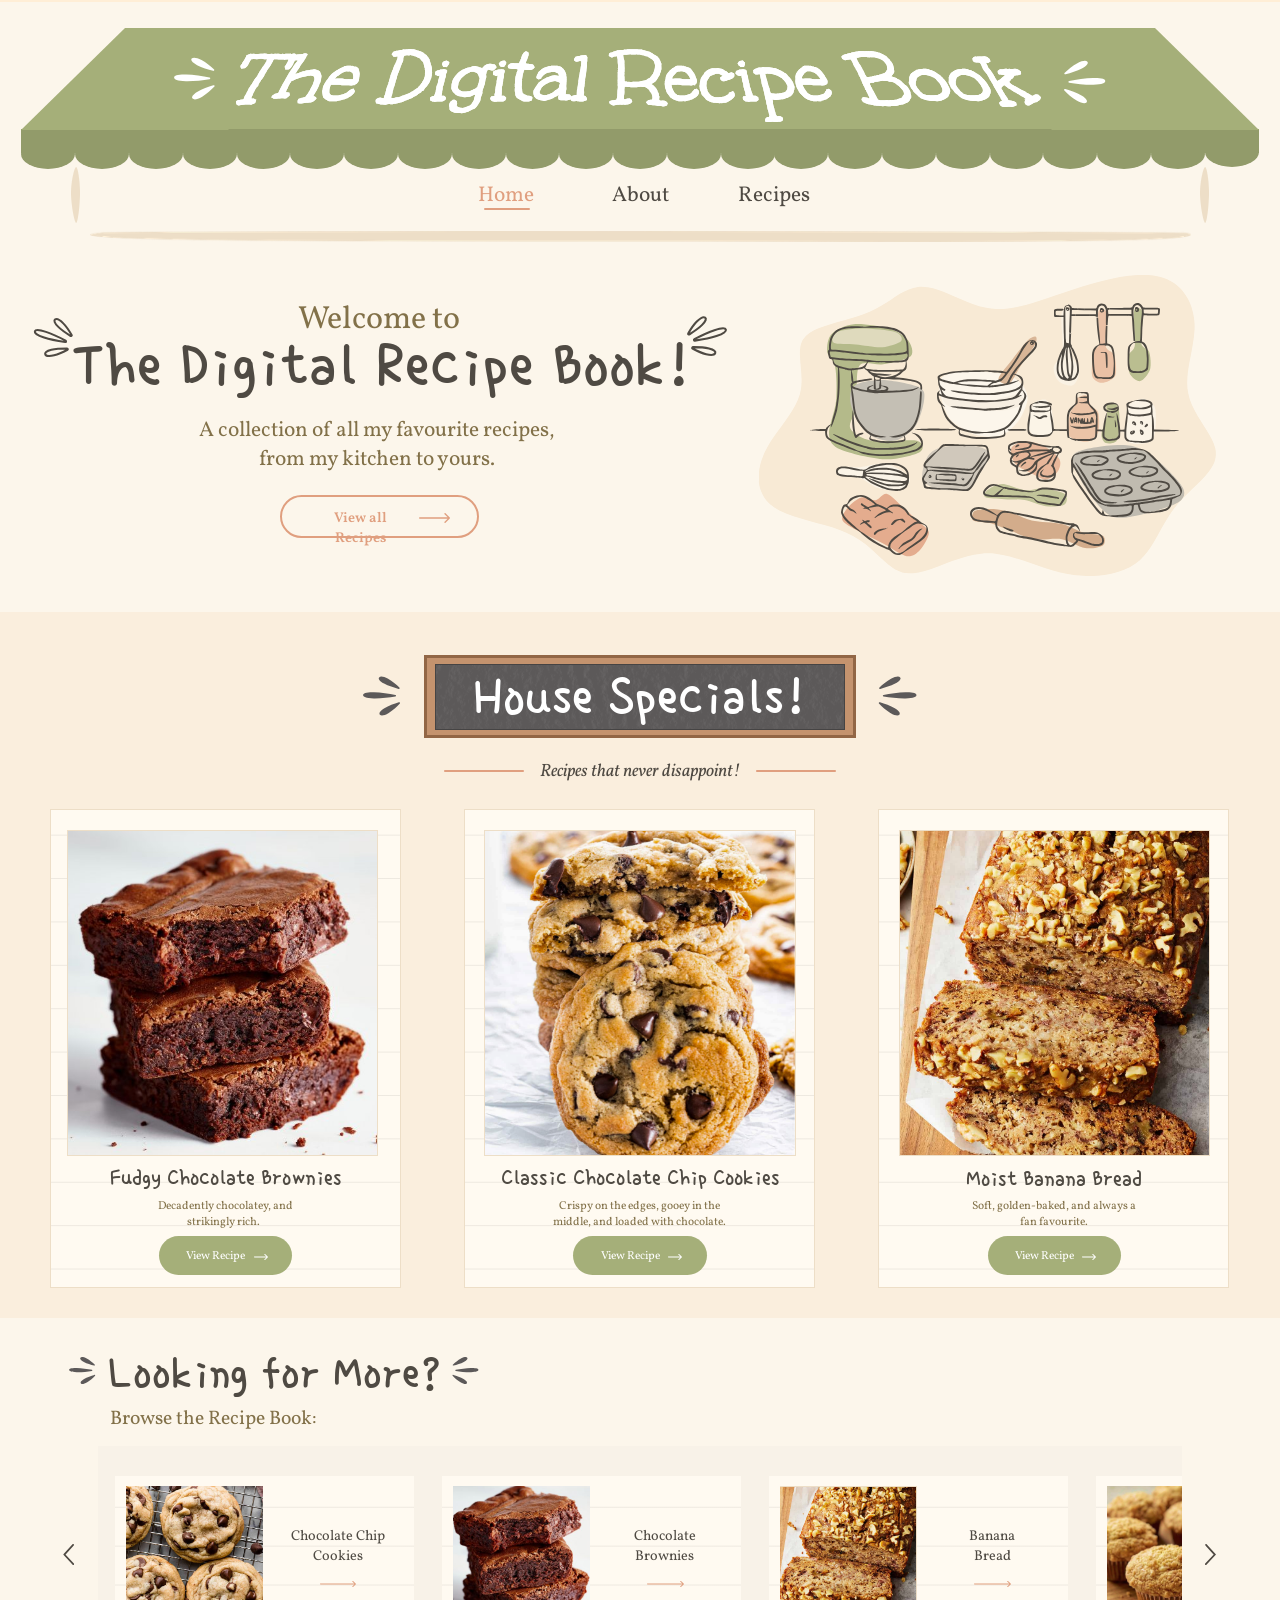
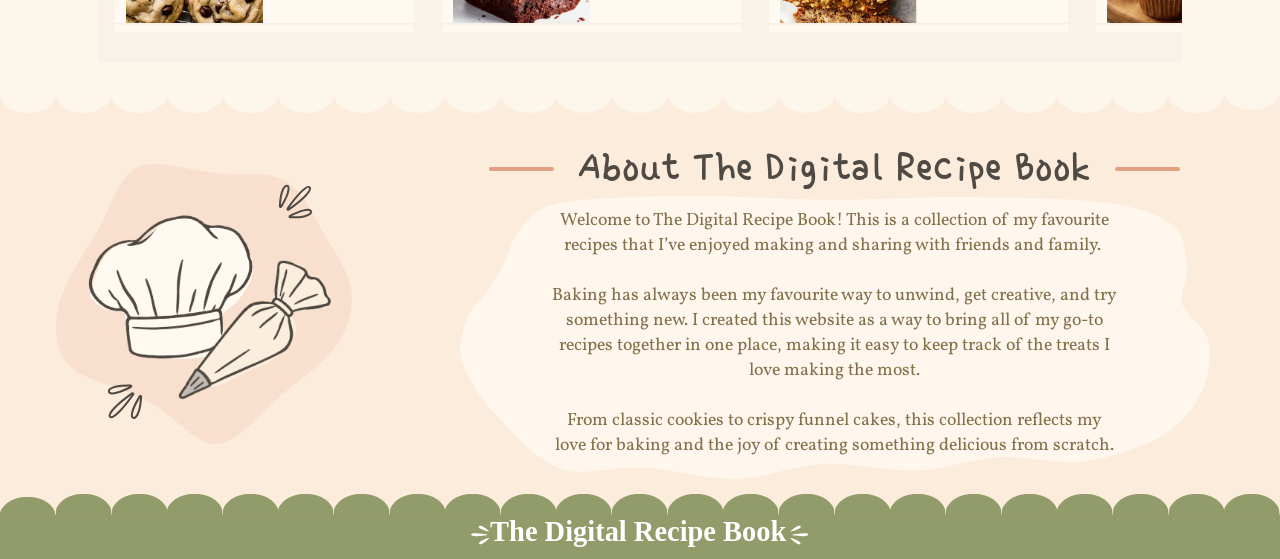
==== digital-recipe-book/index.html @ 1c71f66a "Wire Looking for More triangle pointers to scroll the strip Hotspots were misaligned above the trian" ====
<!DOCTYPE html>
<html lang="en">
<head>
  <meta charset="UTF-8" />
  <meta name="viewport" content="width=device-width, initial-scale=1" />
  <title>Home | The Digital Recipe Book</title>
  <link rel="stylesheet" href="css/figma-frame.css" />
</head>
<body data-active="home">
  <div class="viewport">
    <div class="frame-scale" data-frame-scale>
      <div class="frame" data-figma-frame style="height:2429px;min-height:2429px">
<div class="fig" data-node-id="69:996" data-name="Home Page" style="background:#ffeed6;position:relative;width:100%;height:100%;">
      <div class="fig" data-node-id="78:1316" data-name="About Me Section" style="position:absolute;background:#fcecdc;height:557px;left:0px;right:0px;top:1872px;">
        <div class="fig" data-node-id="285:916" data-name="Footer" style="position:absolute;display:contents;left:0px;top:484px;">
          <div class="fig" data-node-id="276:116" data-name="Scallops Bottom" style="position:absolute;display:contents;left:0px;top:484px;">
            <div class="fig" data-node-id="276:117" style="position:absolute;display:flex;height:43.658px;align-items:center;justify-content:center;left:1189.53px;top:484px;width:62.608px;">
              <div class="fig" style="flex:none;transform:rotate(180deg);">
                <div class="fig" style="height:43.658px;position:relative;width:62.608px;">
                  <img alt="" class="fig" src="assets/figma/5dfb7783-bd2e-41be-8df7-9ea17e9416bf.svg"  style="position:absolute;display:block;top:0;right:0;bottom:0;left:0;max-width:none;width:100%;height:100%;">
                </div>
              </div>
            </div>
            <div class="fig" data-node-id="276:118" style="position:absolute;display:flex;height:43.658px;align-items:center;justify-content:center;left:939.09px;top:484px;width:62.608px;">
              <div class="fig" style="flex:none;transform:rotate(180deg);">
                <div class="fig" style="height:43.658px;position:relative;width:62.608px;">
                  <img alt="" class="fig" src="assets/figma/5dfb7783-bd2e-41be-8df7-9ea17e9416bf.svg"  style="position:absolute;display:block;top:0;right:0;bottom:0;left:0;max-width:none;width:100%;height:100%;">
                </div>
              </div>
            </div>
            <div class="fig" data-node-id="276:119" style="position:absolute;display:flex;height:43.658px;align-items:center;justify-content:center;left:1126.95px;top:484px;width:62.608px;">
              <div class="fig" style="flex:none;transform:rotate(180deg);">
                <div class="fig" style="height:43.658px;position:relative;width:62.608px;">
                  <img alt="" class="fig" src="assets/figma/5dfb7783-bd2e-41be-8df7-9ea17e9416bf.svg"  style="position:absolute;display:block;top:0;right:0;bottom:0;left:0;max-width:none;width:100%;height:100%;">
                </div>
              </div>
            </div>
            <div class="fig" data-node-id="276:120" style="position:absolute;display:flex;height:43.658px;align-items:center;justify-content:center;left:1064.36px;top:484px;width:62.608px;">
              <div class="fig" style="flex:none;transform:rotate(180deg);">
                <div class="fig" style="height:43.658px;position:relative;width:62.608px;">
                  <img alt="" class="fig" src="assets/figma/5dfb7783-bd2e-41be-8df7-9ea17e9416bf.svg"  style="position:absolute;display:block;top:0;right:0;bottom:0;left:0;max-width:none;width:100%;height:100%;">
                </div>
              </div>
            </div>
            <div class="fig" data-node-id="276:121" style="position:absolute;display:flex;height:43.658px;align-items:center;justify-content:center;left:1377.39px;top:484px;width:62.608px;">
              <div class="fig" style="flex:none;transform:rotate(180deg);">
                <div class="fig" style="height:43.658px;position:relative;width:62.608px;">
                  <img alt="" class="fig" src="assets/figma/5dfb7783-bd2e-41be-8df7-9ea17e9416bf.svg"  style="position:absolute;display:block;top:0;right:0;bottom:0;left:0;max-width:none;width:100%;height:100%;">
                </div>
              </div>
            </div>
            <div class="fig" data-node-id="276:122" style="position:absolute;display:flex;height:43.658px;align-items:center;justify-content:center;left:876.5px;top:484px;width:62.608px;">
              <div class="fig" style="flex:none;transform:rotate(180deg);">
                <div class="fig" style="height:43.658px;position:relative;width:62.608px;">
                  <img alt="" class="fig" src="assets/figma/5dfb7783-bd2e-41be-8df7-9ea17e9416bf.svg"  style="position:absolute;display:block;top:0;right:0;bottom:0;left:0;max-width:none;width:100%;height:100%;">
                </div>
              </div>
            </div>
            <div class="fig" data-node-id="276:123" style="position:absolute;display:flex;height:43.658px;align-items:center;justify-content:center;left:813.92px;top:484px;width:62.608px;">
              <div class="fig" style="flex:none;transform:rotate(180deg);">
                <div class="fig" style="height:43.658px;position:relative;width:62.608px;">
                  <img alt="" class="fig" src="assets/figma/5dfb7783-bd2e-41be-8df7-9ea17e9416bf.svg"  style="position:absolute;display:block;top:0;right:0;bottom:0;left:0;max-width:none;width:100%;height:100%;">
                </div>
              </div>
            </div>
            <div class="fig" data-node-id="276:124" style="position:absolute;display:flex;height:43.658px;align-items:center;justify-content:center;left:751.33px;top:484px;width:62.608px;">
              <div class="fig" style="flex:none;transform:rotate(180deg);">
                <div class="fig" style="height:43.658px;position:relative;width:62.608px;">
                  <img alt="" class="fig" src="assets/figma/4acd6ecc-4d76-47bf-873a-9014cb61b0fc.svg"  style="position:absolute;display:block;top:0;right:0;bottom:0;left:0;max-width:none;width:100%;height:100%;">
                </div>
              </div>
            </div>
            <div class="fig" data-node-id="276:125" style="position:absolute;display:flex;height:43.658px;align-items:center;justify-content:center;left:626.06px;top:484px;width:62.608px;">
              <div class="fig" style="flex:none;transform:rotate(180deg);">
                <div class="fig" style="height:43.658px;position:relative;width:62.608px;">
                  <img alt="" class="fig" src="assets/figma/4acd6ecc-4d76-47bf-873a-9014cb61b0fc.svg"  style="position:absolute;display:block;top:0;right:0;bottom:0;left:0;max-width:none;width:100%;height:100%;">
                </div>
              </div>
            </div>
            <div class="fig" data-node-id="276:126" style="position:absolute;display:flex;height:43.658px;align-items:center;justify-content:center;left:500.89px;top:484px;width:62.608px;">
              <div class="fig" style="flex:none;transform:rotate(180deg);">
                <div class="fig" style="height:43.658px;position:relative;width:62.608px;">
                  <img alt="" class="fig" src="assets/figma/4acd6ecc-4d76-47bf-873a-9014cb61b0fc.svg"  style="position:absolute;display:block;top:0;right:0;bottom:0;left:0;max-width:none;width:100%;height:100%;">
                </div>
              </div>
            </div>
            <div class="fig" data-node-id="276:127" style="position:absolute;display:flex;height:43.658px;align-items:center;justify-content:center;left:688.75px;top:484px;width:62.608px;">
              <div class="fig" style="flex:none;transform:rotate(180deg);">
                <div class="fig" style="height:43.658px;position:relative;width:62.608px;">
                  <img alt="" class="fig" src="assets/figma/4acd6ecc-4d76-47bf-873a-9014cb61b0fc.svg"  style="position:absolute;display:block;top:0;right:0;bottom:0;left:0;max-width:none;width:100%;height:100%;">
                </div>
              </div>
            </div>
            <div class="fig" data-node-id="276:128" style="position:absolute;display:flex;height:43.658px;align-items:center;justify-content:center;left:563.47px;top:484px;width:62.608px;">
              <div class="fig" style="flex:none;transform:rotate(180deg);">
                <div class="fig" style="height:43.658px;position:relative;width:62.608px;">
                  <img alt="" class="fig" src="assets/figma/4acd6ecc-4d76-47bf-873a-9014cb61b0fc.svg"  style="position:absolute;display:block;top:0;right:0;bottom:0;left:0;max-width:none;width:100%;height:100%;">
                </div>
              </div>
            </div>
            <div class="fig" data-node-id="276:129" style="position:absolute;display:flex;height:43.658px;align-items:center;justify-content:center;left:313.03px;top:484px;width:62.608px;">
              <div class="fig" style="flex:none;transform:rotate(180deg);">
                <div class="fig" style="height:43.658px;position:relative;width:62.608px;">
                  <img alt="" class="fig" src="assets/figma/4acd6ecc-4d76-47bf-873a-9014cb61b0fc.svg"  style="position:absolute;display:block;top:0;right:0;bottom:0;left:0;max-width:none;width:100%;height:100%;">
                </div>
              </div>
            </div>
            <div class="fig" data-node-id="276:130" style="position:absolute;display:flex;height:43.658px;align-items:center;justify-content:center;left:438.3px;top:484px;width:62.608px;">
              <div class="fig" style="flex:none;transform:rotate(180deg);">
                <div class="fig" style="height:43.658px;position:relative;width:62.608px;">
                  <img alt="" class="fig" src="assets/figma/4acd6ecc-4d76-47bf-873a-9014cb61b0fc.svg"  style="position:absolute;display:block;top:0;right:0;bottom:0;left:0;max-width:none;width:100%;height:100%;">
                </div>
              </div>
            </div>
            <div class="fig" data-node-id="276:131" style="position:absolute;display:flex;height:43.658px;align-items:center;justify-content:center;left:250.44px;top:484px;width:62.608px;">
              <div class="fig" style="flex:none;transform:rotate(180deg);">
                <div class="fig" style="height:43.658px;position:relative;width:62.608px;">
                  <img alt="" class="fig" src="assets/figma/4acd6ecc-4d76-47bf-873a-9014cb61b0fc.svg"  style="position:absolute;display:block;top:0;right:0;bottom:0;left:0;max-width:none;width:100%;height:100%;">
                </div>
              </div>
            </div>
            <div class="fig" data-node-id="276:132" style="position:absolute;display:flex;height:43.658px;align-items:center;justify-content:center;left:187.86px;top:484px;width:62.608px;">
              <div class="fig" style="flex:none;transform:rotate(180deg);">
                <div class="fig" style="height:43.658px;position:relative;width:62.608px;">
                  <img alt="" class="fig" src="assets/figma/4acd6ecc-4d76-47bf-873a-9014cb61b0fc.svg"  style="position:absolute;display:block;top:0;right:0;bottom:0;left:0;max-width:none;width:100%;height:100%;">
                </div>
              </div>
            </div>
            <div class="fig" data-node-id="276:133" style="position:absolute;display:flex;height:43.658px;align-items:center;justify-content:center;left:375.72px;top:484px;width:62.608px;">
              <div class="fig" style="flex:none;transform:rotate(180deg);">
                <div class="fig" style="height:43.658px;position:relative;width:62.608px;">
                  <img alt="" class="fig" src="assets/figma/4acd6ecc-4d76-47bf-873a-9014cb61b0fc.svg"  style="position:absolute;display:block;top:0;right:0;bottom:0;left:0;max-width:none;width:100%;height:100%;">
                </div>
              </div>
            </div>
            <div class="fig" data-node-id="276:134" style="position:absolute;display:flex;height:43.658px;align-items:center;justify-content:center;left:125.69px;top:484px;width:62.608px;">
              <div class="fig" style="flex:none;transform:rotate(180deg);">
                <div class="fig" style="height:43.658px;position:relative;width:62.608px;">
                  <img alt="" class="fig" src="assets/figma/4acd6ecc-4d76-47bf-873a-9014cb61b0fc.svg"  style="position:absolute;display:block;top:0;right:0;bottom:0;left:0;max-width:none;width:100%;height:100%;">
                </div>
              </div>
            </div>
            <div class="fig" data-node-id="276:135" style="position:absolute;display:flex;height:43.658px;align-items:center;justify-content:center;left:0px;top:486.91px;width:62.608px;">
              <div class="fig" style="flex:none;transform:rotate(180deg);">
                <div class="fig" style="height:43.658px;position:relative;width:62.608px;">
                  <img alt="" class="fig" src="assets/figma/4acd6ecc-4d76-47bf-873a-9014cb61b0fc.svg"  style="position:absolute;display:block;top:0;right:0;bottom:0;left:0;max-width:none;width:100%;height:100%;">
                </div>
              </div>
            </div>
            <div class="fig" data-node-id="276:136" style="position:absolute;display:flex;height:43.658px;align-items:center;justify-content:center;left:62.59px;top:484px;width:62.608px;">
              <div class="fig" style="flex:none;transform:rotate(180deg);">
                <div class="fig" style="height:43.658px;position:relative;width:62.608px;">
                  <img alt="" class="fig" src="assets/figma/4acd6ecc-4d76-47bf-873a-9014cb61b0fc.svg"  style="position:absolute;display:block;top:0;right:0;bottom:0;left:0;max-width:none;width:100%;height:100%;">
                </div>
              </div>
            </div>
            <div class="fig" data-node-id="276:137" style="position:absolute;display:flex;height:43.658px;align-items:center;justify-content:center;left:1001.78px;top:484px;width:62.608px;">
              <div class="fig" style="flex:none;transform:rotate(180deg);">
                <div class="fig" style="height:43.658px;position:relative;width:62.608px;">
                  <img alt="" class="fig" src="assets/figma/5dfb7783-bd2e-41be-8df7-9ea17e9416bf.svg"  style="position:absolute;display:block;top:0;right:0;bottom:0;left:0;max-width:none;width:100%;height:100%;">
                </div>
              </div>
            </div>
            <div class="fig" data-node-id="276:138" style="position:absolute;display:flex;height:43.658px;align-items:center;justify-content:center;left:1314.79px;top:484px;width:62.608px;">
              <div class="fig" style="flex:none;transform:rotate(180deg);">
                <div class="fig" style="height:43.658px;position:relative;width:62.608px;">
                  <img alt="" class="fig" src="assets/figma/5dfb7783-bd2e-41be-8df7-9ea17e9416bf.svg"  style="position:absolute;display:block;top:0;right:0;bottom:0;left:0;max-width:none;width:100%;height:100%;">
                </div>
              </div>
            </div>
            <div class="fig" data-node-id="276:139" style="position:absolute;display:flex;height:43.658px;align-items:center;justify-content:center;left:1252.22px;top:484px;width:62.608px;">
              <div class="fig" style="flex:none;transform:rotate(180deg);">
                <div class="fig" style="height:43.658px;position:relative;width:62.608px;">
                  <img alt="" class="fig" src="assets/figma/5dfb7783-bd2e-41be-8df7-9ea17e9416bf.svg"  style="position:absolute;display:block;top:0;right:0;bottom:0;left:0;max-width:none;width:100%;height:100%;">
                </div>
              </div>
            </div>
            <div class="fig" data-node-id="276:140" style="position:absolute;display:flex;height:51px;align-items:center;justify-content:center;left:0px;top:506px;width:1440px;">
              <div class="fig" style="flex:none;transform:rotate(180deg);">
                <div class="fig" style="height:51px;position:relative;width:1440px;">
                  <img alt="" class="fig" src="assets/figma/7770c06f-72bd-4cfd-af95-ae23c37745fb.svg"  style="position:absolute;display:block;top:0;right:0;bottom:0;left:0;max-width:none;width:100%;height:100%;">
                </div>
              </div>
            </div>
          </div>
          <div class="fig" data-node-id="276:155" data-name="The Digital Recipe Book" style="position:absolute;display:contents;left:530px;top:508px;">
            <div class="fig" data-node-id="276:145" data-name="Title Embellishment" style="position:absolute;left:888.00px;top:518.92px;width:22.00px;height:22.19px;transform:scaleX(-1);"><img alt="" class="fig" src="assets/figma/embellish-447-6583.svg" style="position:absolute;display:block;top:0;right:0;bottom:0;left:0;max-width:none;width:100%;height:100%;"></div>
            <div class="fig" data-node-id="276:150" data-name="Title Embellishment" style="position:absolute;left:530.00px;top:518.92px;width:22.00px;height:22.19px"><img alt="" class="fig" src="assets/figma/embellish-447-6583.svg" style="position:absolute;display:block;top:0;right:0;bottom:0;left:0;max-width:none;width:100%;height:100%;"></div>
            <p class="fig" data-node-id="276:144" style="word-break:break-word;position:absolute;font-family:'Unkempt', Georgia, serif;font-weight:700;height:47px;line-height:normal;left:718px;font-style:normal;font-size:32px;text-align:center;color:#fff;top:508px;width:362px;transform:translateX(-50%);">
              The Digital Recipe Book
            </p>
          </div>
        </div>
        <div class="fig" data-node-id="276:79" data-name="Scallops" style="position:absolute;display:contents;left:0px;top:0px;">
          <div class="fig" data-node-id="276:80" style="position:absolute;height:42.144px;left:187.86px;top:12.86px;width:62.608px;">
            <img alt="" class="fig" src="assets/figma/70efa2b8-58ee-4865-9b29-0b810a073ff9.svg"  style="position:absolute;display:block;top:0;right:0;bottom:0;left:0;max-width:none;width:100%;height:100%;">
          </div>
          <div class="fig" data-node-id="276:81" style="position:absolute;height:42.144px;left:438.3px;top:12.86px;width:62.608px;">
            <img alt="" class="fig" src="assets/figma/70efa2b8-58ee-4865-9b29-0b810a073ff9.svg"  style="position:absolute;display:block;top:0;right:0;bottom:0;left:0;max-width:none;width:100%;height:100%;">
          </div>
          <div class="fig" data-node-id="276:82" style="position:absolute;height:42.144px;left:250.44px;top:12.86px;width:62.608px;">
            <img alt="" class="fig" src="assets/figma/70efa2b8-58ee-4865-9b29-0b810a073ff9.svg"  style="position:absolute;display:block;top:0;right:0;bottom:0;left:0;max-width:none;width:100%;height:100%;">
          </div>
          <div class="fig" data-node-id="276:83" style="position:absolute;height:42.144px;left:313.03px;top:12.86px;width:62.608px;">
            <img alt="" class="fig" src="assets/figma/70efa2b8-58ee-4865-9b29-0b810a073ff9.svg"  style="position:absolute;display:block;top:0;right:0;bottom:0;left:0;max-width:none;width:100%;height:100%;">
          </div>
          <div class="fig" data-node-id="276:84" style="position:absolute;height:42.144px;left:0px;top:12.86px;width:62.608px;">
            <img alt="" class="fig" src="assets/figma/70efa2b8-58ee-4865-9b29-0b810a073ff9.svg"  style="position:absolute;display:block;top:0;right:0;bottom:0;left:0;max-width:none;width:100%;height:100%;">
          </div>
          <div class="fig" data-node-id="276:85" style="position:absolute;height:42.144px;left:500.89px;top:12.86px;width:62.608px;">
            <img alt="" class="fig" src="assets/figma/70efa2b8-58ee-4865-9b29-0b810a073ff9.svg"  style="position:absolute;display:block;top:0;right:0;bottom:0;left:0;max-width:none;width:100%;height:100%;">
          </div>
          <div class="fig" data-node-id="276:86" style="position:absolute;height:42.144px;left:563.47px;top:12.86px;width:62.608px;">
            <img alt="" class="fig" src="assets/figma/70efa2b8-58ee-4865-9b29-0b810a073ff9.svg"  style="position:absolute;display:block;top:0;right:0;bottom:0;left:0;max-width:none;width:100%;height:100%;">
          </div>
          <div class="fig" data-node-id="276:87" style="position:absolute;height:42.144px;left:626.06px;top:12.86px;width:62.608px;">
            <img alt="" class="fig" src="assets/figma/ed1502b5-5631-400d-9f34-a92cdd66f914.svg"  style="position:absolute;display:block;top:0;right:0;bottom:0;left:0;max-width:none;width:100%;height:100%;">
          </div>
          <div class="fig" data-node-id="276:88" style="position:absolute;height:42.144px;left:751.33px;top:12.86px;width:62.608px;">
            <img alt="" class="fig" src="assets/figma/ed1502b5-5631-400d-9f34-a92cdd66f914.svg"  style="position:absolute;display:block;top:0;right:0;bottom:0;left:0;max-width:none;width:100%;height:100%;">
          </div>
          <div class="fig" data-node-id="276:89" style="position:absolute;height:42.144px;left:876.5px;top:12.86px;width:62.608px;">
            <img alt="" class="fig" src="assets/figma/ed1502b5-5631-400d-9f34-a92cdd66f914.svg"  style="position:absolute;display:block;top:0;right:0;bottom:0;left:0;max-width:none;width:100%;height:100%;">
          </div>
          <div class="fig" data-node-id="276:90" style="position:absolute;height:42.144px;left:688.64px;top:12.86px;width:62.608px;">
            <img alt="" class="fig" src="assets/figma/ed1502b5-5631-400d-9f34-a92cdd66f914.svg"  style="position:absolute;display:block;top:0;right:0;bottom:0;left:0;max-width:none;width:100%;height:100%;">
          </div>
          <div class="fig" data-node-id="276:91" style="position:absolute;height:42.144px;left:813.92px;top:12.86px;width:62.608px;">
            <img alt="" class="fig" src="assets/figma/ed1502b5-5631-400d-9f34-a92cdd66f914.svg"  style="position:absolute;display:block;top:0;right:0;bottom:0;left:0;max-width:none;width:100%;height:100%;">
          </div>
          <div class="fig" data-node-id="276:92" style="position:absolute;height:42.144px;left:1064.36px;top:12.86px;width:62.608px;">
            <img alt="" class="fig" src="assets/figma/ed1502b5-5631-400d-9f34-a92cdd66f914.svg"  style="position:absolute;display:block;top:0;right:0;bottom:0;left:0;max-width:none;width:100%;height:100%;">
          </div>
          <div class="fig" data-node-id="276:93" style="position:absolute;height:42.144px;left:939.09px;top:12.86px;width:62.608px;">
            <img alt="" class="fig" src="assets/figma/ed1502b5-5631-400d-9f34-a92cdd66f914.svg"  style="position:absolute;display:block;top:0;right:0;bottom:0;left:0;max-width:none;width:100%;height:100%;">
          </div>
          <div class="fig" data-node-id="276:94" style="position:absolute;height:42.144px;left:1126.95px;top:12.86px;width:62.608px;">
            <img alt="" class="fig" src="assets/figma/ed1502b5-5631-400d-9f34-a92cdd66f914.svg"  style="position:absolute;display:block;top:0;right:0;bottom:0;left:0;max-width:none;width:100%;height:100%;">
          </div>
          <div class="fig" data-node-id="276:95" style="position:absolute;height:42.144px;left:1189.53px;top:12.86px;width:62.608px;">
            <img alt="" class="fig" src="assets/figma/ed1502b5-5631-400d-9f34-a92cdd66f914.svg"  style="position:absolute;display:block;top:0;right:0;bottom:0;left:0;max-width:none;width:100%;height:100%;">
          </div>
          <div class="fig" data-node-id="276:96" style="position:absolute;height:42.144px;left:1001.67px;top:12.86px;width:62.608px;">
            <img alt="" class="fig" src="assets/figma/ed1502b5-5631-400d-9f34-a92cdd66f914.svg"  style="position:absolute;display:block;top:0;right:0;bottom:0;left:0;max-width:none;width:100%;height:100%;">
          </div>
          <div class="fig" data-node-id="276:97" style="position:absolute;height:42.144px;left:1251.7px;top:12.86px;width:62.608px;">
            <img alt="" class="fig" src="assets/figma/ed1502b5-5631-400d-9f34-a92cdd66f914.svg"  style="position:absolute;display:block;top:0;right:0;bottom:0;left:0;max-width:none;width:100%;height:100%;">
          </div>
          <div class="fig" data-node-id="276:98" style="position:absolute;height:42.144px;left:1377.39px;top:10.04px;width:62.608px;">
            <img alt="" class="fig" src="assets/figma/ed1502b5-5631-400d-9f34-a92cdd66f914.svg"  style="position:absolute;display:block;top:0;right:0;bottom:0;left:0;max-width:none;width:100%;height:100%;">
          </div>
          <div class="fig" data-node-id="276:99" style="position:absolute;height:42.144px;left:1314.81px;top:12.86px;width:62.608px;">
            <img alt="" class="fig" src="assets/figma/ed1502b5-5631-400d-9f34-a92cdd66f914.svg"  style="position:absolute;display:block;top:0;right:0;bottom:0;left:0;max-width:none;width:100%;height:100%;">
          </div>
          <div class="fig" data-node-id="276:100" style="position:absolute;height:42.144px;left:375.61px;top:12.86px;width:62.608px;">
            <img alt="" class="fig" src="assets/figma/70efa2b8-58ee-4865-9b29-0b810a073ff9.svg"  style="position:absolute;display:block;top:0;right:0;bottom:0;left:0;max-width:none;width:100%;height:100%;">
          </div>
          <div class="fig" data-node-id="276:101" style="position:absolute;height:42.144px;left:62.61px;top:12.86px;width:62.608px;">
            <img alt="" class="fig" src="assets/figma/70efa2b8-58ee-4865-9b29-0b810a073ff9.svg"  style="position:absolute;display:block;top:0;right:0;bottom:0;left:0;max-width:none;width:100%;height:100%;">
          </div>
          <div class="fig" data-node-id="276:102" style="position:absolute;height:42.144px;left:125.17px;top:12.86px;width:62.608px;">
            <img alt="" class="fig" src="assets/figma/70efa2b8-58ee-4865-9b29-0b810a073ff9.svg"  style="position:absolute;display:block;top:0;right:0;bottom:0;left:0;max-width:none;width:100%;height:100%;">
          </div>
          <div class="fig" data-node-id="276:103" style="position:absolute;height:33.475px;left:0px;top:0px;width:1439.978px;">
            <img alt="" class="fig" src="assets/figma/ace12f18-e7d2-4e1c-b8aa-e9386d77494d.svg"  style="position:absolute;display:block;top:0;right:0;bottom:0;left:0;max-width:none;width:100%;height:100%;">
          </div>
        </div>
        <div class="fig" data-node-id="285:915" style="position:absolute;display:contents;left:63px;top:113px;">
          <div class="fig" data-node-id="285:913" data-name="Vector" style="position:absolute;height:314px;left:63px;top:113px;width:333px;">
            <img alt="" class="fig" src="assets/figma/44cfe6d4-c62e-46ea-8aa3-e9d8f2362439.svg"  style="position:absolute;display:block;top:0;right:0;bottom:0;left:0;max-width:none;width:100%;height:100%;">
          </div>
          <div class="fig" data-node-id="285:914" style="position:absolute;display:contents;left:67px;top:155px;">
            <div class="fig" data-node-id="290:3" data-name="Chef hat" style="position:absolute;height:160.136px;left:101px;top:172px;width:183.167px;">
              <img alt="" class="fig" src="assets/figma/5ac4aa8a-9c5e-4b33-8703-5bb49b4943d0.svg"  style="position:absolute;display:block;top:0;right:0;bottom:0;left:0;max-width:none;width:100%;height:100%;">
            </div>
            <div class="fig" data-node-id="290:4" data-name="Frosting bag" style="position:absolute;height:141.267px;left:220px;top:222px;width:150.826px;">
              <img alt="" class="fig" src="assets/figma/152ec77b-6926-4b8b-9011-408696146004.svg"  style="position:absolute;display:block;top:0;right:0;bottom:0;left:0;max-width:none;width:100%;height:100%;">
            </div>
            <div class="fig" data-node-id="290:5" data-name="Piping tip" style="position:absolute;height:30.352px;left:205px;top:343px;width:33.245px;">
              <img alt="" class="fig" src="assets/figma/3e92f0a7-ee38-4f40-84b8-ccf853eed639.svg"  style="position:absolute;display:block;top:0;right:0;bottom:0;left:0;max-width:none;width:100%;height:100%;">
            </div>
            <div class="fig" data-node-id="285:911" data-name="image 15" style="position:absolute;height:242px;left:67px;top:155px;width:327px;">
              <img alt="" class="fig" src="assets/figma/1ef2cc5b-dd4c-4a09-bdef-dbe0a15505b3.png"  style="position:absolute;top:0;right:0;bottom:0;left:0;max-width:none;object-fit:cover;pointer-events:none;width:100%;height:100%;">
            </div>
          </div>
        </div>
        <div class="fig" data-node-id="305:1925" data-name="Vector" style="position:absolute;height:319px;left:517px;top:148px;width:844px;">
          <img alt="" class="fig" src="assets/figma/eec3c0f5-45e3-491b-998d-d65cb8f6a3c7.svg"  style="position:absolute;display:block;top:0;right:0;bottom:0;left:0;max-width:none;width:100%;height:100%;">
        </div>
        <div class="fig" data-node-id="285:938" data-name="About the Digital Recipe Book" style="position:absolute;display:contents;left:550px;top:86px;">
          <p class="fig" data-node-id="285:919" style="white-space:nowrap;word-break:break-word;position:absolute;font-family:'Single Day', cursive;height:68px;line-height:normal;left:938.5px;font-style:normal;color:#4f4a43;font-size:51px;text-align:center;top:86px;width:631px;transform:translateX(-50%);">
            About The Digital Recipe Book
          </p>
          <div class="fig" data-node-id="285:949" style="position:absolute;height:0px;left:550px;top:120px;width:73px;">
            <div class="fig" style="position:absolute;top:-4px;right:0;bottom:0;left:0;">
              <img alt="" class="fig" src="assets/figma/32b49bdc-614d-4f6f-bd8e-6c13fb512f10.svg"  style="display:block;max-width:none;width:100%;height:100%;">
            </div>
          </div>
          <div class="fig" data-node-id="285:943" style="position:absolute;height:0px;left:1254px;top:120px;width:73px;">
            <div class="fig" style="position:absolute;top:-4px;right:0;bottom:0;left:0;">
              <img alt="" class="fig" src="assets/figma/32b49bdc-614d-4f6f-bd8e-6c13fb512f10.svg"  style="display:block;max-width:none;width:100%;height:100%;">
            </div>
          </div>
          <div class="fig" data-node-id="293:951" style="word-break:break-word;position:absolute;font-family:'Vollkorn', Georgia, serif;font-weight:400;height:251px;line-height:0;left:939px;color:#827149;font-size:20px;text-align:center;top:162px;width:640px;white-space:pre-wrap;transform:translateX(-50%);">
            <p class="fig" style="line-height:normal;margin-bottom:0px;">Welcome to The Digital Recipe Book! This is a collection of my favourite recipes that I’ve enjoyed making and sharing with friends and family. </p>
            <p class="fig" style="line-height:normal;margin-bottom:0px;">​</p>
            <p class="fig" style="line-height:normal;margin-bottom:0px;">Baking has always been my favourite way to unwind, get creative, and try something new. I created this website as a way to bring all of my go-to recipes together in one place, making it easy to keep track of the treats I love making the most.</p>
            <p class="fig" style="line-height:normal;margin-bottom:0px;">​</p>
            <p class="fig" style="line-height:normal;">From classic cookies to crispy funnel cakes, this collection reflects my love for baking and the joy of creating something delicious from scratch.</p>
          </div>
        </div>
        <div class="fig" data-node-id="285:920" data-name="Title Embellishment" style="position:absolute;left:309.23px;top:130.57px;width:47.43px;height:47.83px;transform:scaleX(-1) rotate(44deg);transform-origin:50% 50%;"><img alt="" class="fig" src="assets/figma/embellish-welcome-outline.svg" style="position:absolute;display:block;top:0;right:0;bottom:0;left:0;max-width:none;width:100%;height:100%;"></div>
        <div class="fig" data-node-id="285:930" data-name="Title Embellishment" style="position:absolute;left:115.28px;top:355.43px;width:49.27px;height:49.69px;transform:scaleX(-1) rotate(-136deg);transform-origin:50% 50%;"><img alt="" class="fig" src="assets/figma/embellish-welcome-outline.svg" style="position:absolute;display:block;top:0;right:0;bottom:0;left:0;max-width:none;width:100%;height:100%;"></div>
      </div>
      <div class="fig" data-node-id="78:1318" data-name="View All Recipes Section" style="position:absolute;background:#fcf6eb;height:389px;left:0px;right:0px;top:1483px;">
        <div class="fig" data-node-id="294:974" data-name="Scroll Bar" style="position:absolute;background:#f8f2e8;height:243px;left:110px;overflow-x:auto;overflow-y:hidden;top:144px;width:1220px;">
          <div class="fig" data-node-id="245:3526" style="position:absolute;display:contents;left:-1107px;top:34px;">
            <div class="fig" data-node-id="245:3492" data-name="Chocolate Ganache" style="position:absolute;display:contents;left:1837px;top:34px;">
              <div class="fig" data-node-id="294:969" style="position:absolute;height:175px;left:1837px;top:34px;width:336px;">
                <div aria-hidden class="fig" style="position:absolute;top:0;right:0;bottom:0;left:0;pointer-events:none;">
                  <div class="fig"  style="position:absolute;background:#fffaf1;top:0;right:0;bottom:0;left:0;"></div>
                  <div class="notebook-lines" data-line-count="4" data-margin="0" aria-hidden="true"></div>
                </div>
              </div>
              <div class="fig" data-node-id="245:3494" style="position:absolute;display:contents;left:1849px;top:45px;">
                <div class="fig" data-node-id="245:3514" data-name="IMG_7928 1" style="mask-image:url('assets/figma/cf449e6c-f6c8-41be-ab7c-cec1dd71a7dd.svg');-webkit-mask-image:url('assets/figma/cf449e6c-f6c8-41be-ab7c-cec1dd71a7dd.svg');position:absolute;height:235.622px;left:1847px;mask-mode:alpha;-webkit-mask-source-type:alpha;mask-repeat:no-repeat;-webkit-mask-repeat:no-repeat;mask-position:2px 39px;-webkit-mask-position:2px 39px;mask-size:154px 154px;-webkit-mask-size:154px 154px;top:6px;width:157.252px;">
                  <img alt="" class="fig" src="assets/figma/6ddc7a09-7120-4771-9745-001cc57432af.png"  style="position:absolute;top:0;right:0;bottom:0;left:0;max-width:none;object-fit:cover;pointer-events:none;width:100%;height:100%;">
                </div>
              </div>
              <div class="fig" data-node-id="245:3497" style="position:absolute;height:0px;left:2068px;top:155px;width:40px;">
                <div class="fig" style="position:absolute;top:-3.68px;right:-1.25%;bottom:-3.68px;left:-1.25%;">
                  <img alt="" class="fig" src="assets/figma/1ecff65f-8bed-42e1-990b-98f21ae1be94.svg"  style="display:block;max-width:none;width:100%;height:100%;">
                </div>
              </div>
              <p class="fig" data-node-id="245:3498" style="word-break:break-word;position:absolute;font-family:'Vollkorn', Georgia, serif;font-weight:400;height:22px;line-height:normal;left:2087.5px;color:#4f4a43;font-size:16px;text-align:center;top:90px;width:111px;transform:translateX(-50%);">
                Chocolate Ganache
              </p>
            </div>
            <div class="fig" data-node-id="245:3484" data-name="Strawberry Compote" style="position:absolute;display:contents;left:1469px;top:34px;">
              <div class="fig" data-node-id="294:967" style="position:absolute;height:175px;left:1469px;top:34px;width:336px;">
                <div aria-hidden class="fig" style="position:absolute;top:0;right:0;bottom:0;left:0;pointer-events:none;">
                  <div class="fig"  style="position:absolute;background:#fffaf1;top:0;right:0;bottom:0;left:0;"></div>
                  <div class="notebook-lines" data-line-count="4" data-margin="0" aria-hidden="true"></div>
                </div>
              </div>
              <div class="fig" data-node-id="245:3486" style="position:absolute;display:contents;left:1481px;top:45px;">
                <div class="fig" data-node-id="245:3512" data-name="IMG_7928 1" style="mask-image:url('assets/figma/cf449e6c-f6c8-41be-ab7c-cec1dd71a7dd.svg');-webkit-mask-image:url('assets/figma/cf449e6c-f6c8-41be-ab7c-cec1dd71a7dd.svg');position:absolute;height:277.6px;left:1463px;mask-mode:alpha;-webkit-mask-source-type:alpha;mask-repeat:no-repeat;-webkit-mask-repeat:no-repeat;mask-position:18px 53px;-webkit-mask-position:18px 53px;mask-size:154px 154px;-webkit-mask-size:154px 154px;top:-8px;width:185.267px;">
                  <img alt="" class="fig" src="assets/figma/a3fa0d70-f4ce-4d92-a37d-06cb26ec3a63.png"  style="position:absolute;top:0;right:0;bottom:0;left:0;max-width:none;object-fit:cover;pointer-events:none;width:100%;height:100%;">
                </div>
              </div>
              <div class="fig" data-node-id="245:3489" style="position:absolute;height:0px;left:1700px;top:155px;width:40px;">
                <div class="fig" style="position:absolute;top:-3.68px;right:-1.25%;bottom:-3.68px;left:-1.25%;">
                  <img alt="" class="fig" src="assets/figma/0e8412f7-1a96-491b-8e92-edd875c819e6.svg"  style="display:block;max-width:none;width:100%;height:100%;">
                </div>
              </div>
              <p class="fig" data-node-id="245:3490" style="word-break:break-word;position:absolute;font-family:'Vollkorn', Georgia, serif;font-weight:400;height:22px;line-height:normal;left:1719.5px;color:#4f4a43;font-size:16px;text-align:center;top:90px;width:111px;transform:translateX(-50%);">
                Strawberry Compote
              </p>
            </div>
            <div class="fig" data-node-id="245:3444" data-name="Banana Bread" style="position:absolute;display:contents;left:-371px;top:34px;">
              <div class="fig" data-node-id="294:965" style="position:absolute;height:175px;left:-371px;top:34px;width:336px;">
                <div aria-hidden class="fig" style="position:absolute;top:0;right:0;bottom:0;left:0;pointer-events:none;">
                  <div class="fig"  style="position:absolute;background:#fffaf1;top:0;right:0;bottom:0;left:0;"></div>
                  <div class="notebook-lines" data-line-count="4" data-margin="0" aria-hidden="true"></div>
                </div>
              </div>
              <div class="fig" data-node-id="245:3446" style="position:absolute;display:contents;left:-359px;top:45px;">
                <div class="fig" data-node-id="245:3502" data-name="Banana Bread" style="mask-image:url('assets/figma/cf449e6c-f6c8-41be-ab7c-cec1dd71a7dd.svg');-webkit-mask-image:url('assets/figma/cf449e6c-f6c8-41be-ab7c-cec1dd71a7dd.svg');position:absolute;border-width:1px;border-color:#eddec7;border-style:solid;height:172.507px;left:-370px;mask-mode:alpha;-webkit-mask-source-type:alpha;mask-repeat:no-repeat;-webkit-mask-repeat:no-repeat;mask-position:11px 0px;-webkit-mask-position:11px 0px;mask-size:154px 154px;-webkit-mask-size:154px 154px;top:45px;width:164.516px;">
                  <div class="fig" style="position:absolute;top:0;right:0;bottom:0;left:0;overflow:hidden;pointer-events:none;">
                    <img alt="" class="fig" src="assets/figma/f0ea365a-1cec-4db1-a01e-776b62873fca.png"  style="position:absolute;height:110.45%;left:-9.4%;max-width:none;top:0px;width:115.82%;">
                  </div>
                </div>
              </div>
              <div class="fig" data-node-id="245:3449" style="position:absolute;height:0px;left:-140px;top:155px;width:40px;">
                <div class="fig" style="position:absolute;top:-3.68px;right:-1.25%;bottom:-3.68px;left:-1.25%;">
                  <img alt="" class="fig" src="assets/figma/503d8e74-8420-447b-a72d-c3a421dd079e.svg"  style="display:block;max-width:none;width:100%;height:100%;">
                </div>
              </div>
              <p class="fig" data-node-id="245:3450" style="word-break:break-word;position:absolute;font-family:'Vollkorn', Georgia, serif;font-weight:400;height:22px;line-height:normal;left:-120.5px;color:#4f4a43;font-size:16px;text-align:center;top:90px;width:91px;transform:translateX(-50%);">
                Banana Bread
              </p>
            </div>
            <div class="fig" data-node-id="245:3452" data-name="Banana Crumble Muffins" style="position:absolute;display:contents;left:-3px;top:34px;">
              <div class="fig" data-node-id="294:963" style="position:absolute;height:175px;left:-3px;top:34px;width:336px;">
                <div aria-hidden class="fig" style="position:absolute;top:0;right:0;bottom:0;left:0;pointer-events:none;">
                  <div class="fig"  style="position:absolute;background:#fffaf1;top:0;right:0;bottom:0;left:0;"></div>
                  <div class="notebook-lines" data-line-count="4" data-margin="0" aria-hidden="true"></div>
                </div>
              </div>
              <div class="fig" data-node-id="245:3454" style="position:absolute;display:contents;left:9px;top:45px;">
                <div class="fig" data-node-id="245:3504" data-name="image 4" style="mask-image:url('assets/figma/cf449e6c-f6c8-41be-ab7c-cec1dd71a7dd.svg');-webkit-mask-image:url('assets/figma/cf449e6c-f6c8-41be-ab7c-cec1dd71a7dd.svg');position:absolute;height:229.274px;left:9px;mask-mode:alpha;-webkit-mask-source-type:alpha;mask-repeat:no-repeat;-webkit-mask-repeat:no-repeat;mask-position:0px 29px;-webkit-mask-position:0px 29px;mask-size:154px 154px;-webkit-mask-size:154px 154px;top:16px;width:153.816px;">
                  <img alt="" class="fig" src="assets/figma/567e2617-026f-45a5-b939-5b55aadbf315.png"  style="position:absolute;top:0;right:0;bottom:0;left:0;max-width:none;object-fit:cover;pointer-events:none;width:100%;height:100%;">
                </div>
              </div>
              <div class="fig" data-node-id="245:3457" style="position:absolute;height:0px;left:228px;top:155px;width:40px;">
                <div class="fig" style="position:absolute;top:-3.68px;right:-1.25%;bottom:-3.68px;left:-1.25%;">
                  <img alt="" class="fig" src="assets/figma/cbd7fd3f-c609-49c3-80ca-dfcee66f491a.svg"  style="display:block;max-width:none;width:100%;height:100%;">
                </div>
              </div>
              <p class="fig" data-node-id="245:3458" style="word-break:break-word;position:absolute;font-family:'Vollkorn', Georgia, serif;font-weight:400;height:22px;line-height:normal;left:247.5px;color:#4f4a43;font-size:16px;text-align:center;top:90px;width:125px;transform:translateX(-50%);">
                Banana Crumble Muffins
              </p>
            </div>
            <div class="fig" data-node-id="245:3460" data-name="Chocolate Chip Muffins" style="position:absolute;display:contents;left:365px;top:34px;">
              <div class="fig" data-node-id="294:953" style="position:absolute;height:175px;left:365px;top:34px;width:336px;">
                <div aria-hidden class="fig" style="position:absolute;top:0;right:0;bottom:0;left:0;pointer-events:none;">
                  <div class="fig"  style="position:absolute;background:#fffaf1;top:0;right:0;bottom:0;left:0;"></div>
                  <div class="notebook-lines" data-line-count="4" data-margin="0" aria-hidden="true"></div>
                </div>
              </div>
              <div class="fig" data-node-id="245:3462" style="position:absolute;display:contents;left:377px;top:45px;">
                <div class="fig" data-node-id="245:3506" data-name="IMG_7928 1" style="mask-image:url('assets/figma/cf449e6c-f6c8-41be-ab7c-cec1dd71a7dd.svg');-webkit-mask-image:url('assets/figma/cf449e6c-f6c8-41be-ab7c-cec1dd71a7dd.svg');position:absolute;height:278.349px;left:352px;mask-mode:alpha;-webkit-mask-source-type:alpha;mask-repeat:no-repeat;-webkit-mask-repeat:no-repeat;mask-position:25px 62px;-webkit-mask-position:25px 62px;mask-size:154px 154px;-webkit-mask-size:154px 154px;top:-17px;width:185.767px;">
                  <img alt="" class="fig" src="assets/figma/5b6e2b87-9b2c-4d83-be27-0db386caf0a9.png"  style="position:absolute;top:0;right:0;bottom:0;left:0;max-width:none;object-fit:cover;pointer-events:none;width:100%;height:100%;">
                </div>
              </div>
              <div class="fig" data-node-id="245:3465" style="position:absolute;height:0px;left:596px;top:155px;width:40px;">
                <div class="fig" style="position:absolute;top:-3.68px;right:-1.25%;bottom:-3.68px;left:-1.25%;">
                  <img alt="" class="fig" src="assets/figma/0e8412f7-1a96-491b-8e92-edd875c819e6.svg"  style="display:block;max-width:none;width:100%;height:100%;">
                </div>
              </div>
              <p class="fig" data-node-id="245:3466" style="word-break:break-word;position:absolute;font-family:'Vollkorn', Georgia, serif;font-weight:400;height:22px;line-height:normal;left:615.5px;color:#4f4a43;font-size:16px;text-align:center;top:90px;width:111px;transform:translateX(-50%);">
                Chocolate Chip Muffins
              </p>
            </div>
            <div class="fig" data-node-id="245:3468" data-name="Funnel Cake" style="position:absolute;display:contents;left:733px;top:34px;">
              <div class="fig" data-node-id="294:961" style="position:absolute;height:175px;left:733px;top:34px;width:336px;">
                <div aria-hidden class="fig" style="position:absolute;top:0;right:0;bottom:0;left:0;pointer-events:none;">
                  <div class="fig"  style="position:absolute;background:#fffaf1;top:0;right:0;bottom:0;left:0;"></div>
                  <div class="notebook-lines" data-line-count="4" data-margin="0" aria-hidden="true"></div>
                </div>
              </div>
              <div class="fig" data-node-id="245:3470" style="position:absolute;display:contents;left:745px;top:45px;">
                <div class="fig" data-node-id="245:3508" data-name="image 9" style="mask-image:url('assets/figma/cf449e6c-f6c8-41be-ab7c-cec1dd71a7dd.svg');-webkit-mask-image:url('assets/figma/cf449e6c-f6c8-41be-ab7c-cec1dd71a7dd.svg');position:absolute;left:730px;mask-mode:alpha;-webkit-mask-source-type:alpha;mask-repeat:no-repeat;-webkit-mask-repeat:no-repeat;mask-position:15px 26px;-webkit-mask-position:15px 26px;mask-size:154px 154px;-webkit-mask-size:154px 154px;width:184px;height:184px;top:19px;">
                  <img alt="" class="fig" src="assets/figma/215413f4-98c3-465d-bd3a-4918461c7865.png"  style="position:absolute;top:0;right:0;bottom:0;left:0;max-width:none;object-fit:cover;pointer-events:none;width:100%;height:100%;">
                </div>
              </div>
              <div class="fig" data-node-id="245:3473" style="position:absolute;height:0px;left:964px;top:155px;width:40px;">
                <div class="fig" style="position:absolute;top:-3.68px;right:-1.25%;bottom:-3.68px;left:-1.25%;">
                  <img alt="" class="fig" src="assets/figma/0e8412f7-1a96-491b-8e92-edd875c819e6.svg"  style="display:block;max-width:none;width:100%;height:100%;">
                </div>
              </div>
              <p class="fig" data-node-id="245:3474" style="word-break:break-word;position:absolute;font-family:'Vollkorn', Georgia, serif;font-weight:400;height:22px;line-height:normal;left:983.5px;color:#4f4a43;font-size:16px;text-align:center;top:90px;width:81px;transform:translateX(-50%);">Funnel Cake </p>
            </div>
            <div class="fig" data-node-id="245:3476" data-name="Lemon Poppyseed Loaf" style="position:absolute;display:contents;left:1101px;top:34px;">
              <div class="fig" data-node-id="294:959" style="position:absolute;height:175px;left:1101px;top:34px;width:336px;">
                <div aria-hidden class="fig" style="position:absolute;top:0;right:0;bottom:0;left:0;pointer-events:none;">
                  <div class="fig"  style="position:absolute;background:#fffaf1;top:0;right:0;bottom:0;left:0;"></div>
                  <div class="notebook-lines" data-line-count="4" data-margin="0" aria-hidden="true"></div>
                </div>
              </div>
              <div class="fig" data-node-id="245:3478" style="position:absolute;display:contents;left:1113px;top:45px;">
                <div class="fig" data-node-id="245:3510" data-name="image 6" style="mask-image:url('assets/figma/cf449e6c-f6c8-41be-ab7c-cec1dd71a7dd.svg');-webkit-mask-image:url('assets/figma/cf449e6c-f6c8-41be-ab7c-cec1dd71a7dd.svg');position:absolute;left:1106px;mask-mode:alpha;-webkit-mask-source-type:alpha;mask-repeat:no-repeat;-webkit-mask-repeat:no-repeat;mask-position:7px 20px;-webkit-mask-position:7px 20px;mask-size:154px 154px;-webkit-mask-size:154px 154px;width:167px;height:167px;top:25px;">
                  <img alt="" class="fig" src="assets/figma/56b08ed1-09ac-4fca-95c0-c56005c02fe9.png"  style="position:absolute;top:0;right:0;bottom:0;left:0;max-width:none;object-fit:cover;pointer-events:none;width:100%;height:100%;">
                </div>
              </div>
              <div class="fig" data-node-id="245:3481" style="position:absolute;height:0px;left:1332px;top:155px;width:40px;">
                <div class="fig" style="position:absolute;top:-3.68px;right:-1.25%;bottom:-3.68px;left:-1.25%;">
                  <img alt="" class="fig" src="assets/figma/0e8412f7-1a96-491b-8e92-edd875c819e6.svg"  style="display:block;max-width:none;width:100%;height:100%;">
                </div>
              </div>
              <p class="fig" data-node-id="245:3482" style="word-break:break-word;position:absolute;font-family:'Vollkorn', Georgia, serif;font-weight:400;height:22px;line-height:normal;left:1351.5px;color:#4f4a43;font-size:16px;text-align:center;top:90px;width:111px;transform:translateX(-50%);">
                Lemon Poppyseed Loaf
              </p>
            </div>
            <div class="fig" data-node-id="245:3436" data-name="Brownies" style="position:absolute;display:contents;left:-739px;top:34px;">
              <div class="fig" data-node-id="294:957" style="position:absolute;height:175px;left:-739px;top:34px;width:336px;">
                <div aria-hidden class="fig" style="position:absolute;top:0;right:0;bottom:0;left:0;pointer-events:none;">
                  <div class="fig"  style="position:absolute;background:#fffaf1;top:0;right:0;bottom:0;left:0;"></div>
                  <div class="notebook-lines" data-line-count="4" data-margin="0" aria-hidden="true"></div>
                </div>
              </div>
              <div class="fig" data-node-id="245:3438" style="position:absolute;display:contents;left:-727px;top:45px;">
                <div class="fig" data-node-id="245:3500" data-name="image 2" style="mask-image:url('assets/figma/cf449e6c-f6c8-41be-ab7c-cec1dd71a7dd.svg');-webkit-mask-image:url('assets/figma/cf449e6c-f6c8-41be-ab7c-cec1dd71a7dd.svg');position:absolute;border-width:1px;border-color:#eddec7;border-style:solid;height:177.104px;left:-735px;mask-mode:alpha;-webkit-mask-source-type:alpha;mask-repeat:no-repeat;-webkit-mask-repeat:no-repeat;mask-position:8px 13px;-webkit-mask-position:8px 13px;mask-size:154px 154px;-webkit-mask-size:154px 154px;top:32px;width:168.901px;">
                  <div class="fig" style="position:absolute;top:0;right:0;bottom:0;left:0;overflow:hidden;pointer-events:none;">
                    <img alt="" class="fig" src="assets/figma/f1456c4b-a9af-492d-8f6a-c0c3903a87b2.png"  style="position:absolute;height:100%;left:-2.86%;max-width:none;top:0px;width:104.86%;">
                  </div>
                </div>
              </div>
              <div class="fig" data-node-id="245:3441" style="position:absolute;height:0px;left:-508px;top:155px;width:40px;">
                <div class="fig" style="position:absolute;top:-3.68px;right:-1.25%;bottom:-3.68px;left:-1.25%;">
                  <img alt="" class="fig" src="assets/figma/503d8e74-8420-447b-a72d-c3a421dd079e.svg"  style="display:block;max-width:none;width:100%;height:100%;">
                </div>
              </div>
              <p class="fig" data-node-id="245:3442" style="word-break:break-word;position:absolute;font-family:'Vollkorn', Georgia, serif;font-weight:400;height:22px;line-height:normal;left:-488.5px;color:#4f4a43;font-size:16px;text-align:center;top:90px;width:111px;transform:translateX(-50%);">
                Chocolate Brownies
              </p>
            </div>
            <div class="fig" data-node-id="241:3434" data-name="Cookies" style="position:absolute;display:contents;left:-1107px;top:34px;">
              <div class="fig" data-node-id="294:955" style="position:absolute;height:175px;left:-1107px;top:34px;width:336px;">
                <div aria-hidden class="fig" style="position:absolute;top:0;right:0;bottom:0;left:0;pointer-events:none;">
                  <div class="fig"  style="position:absolute;background:#fffaf1;top:0;right:0;bottom:0;left:0;"></div>
                  <div class="notebook-lines" data-line-count="4" data-margin="0" aria-hidden="true"></div>
                </div>
              </div>
              <div class="fig" data-node-id="241:3432" style="position:absolute;display:contents;left:-1095px;top:45px;">
                <div class="fig" data-node-id="209:2896" data-name="Cookie" style="mask-image:url('assets/figma/cf449e6c-f6c8-41be-ab7c-cec1dd71a7dd.svg');-webkit-mask-image:url('assets/figma/cf449e6c-f6c8-41be-ab7c-cec1dd71a7dd.svg');position:absolute;border-width:1px;border-color:#eddec7;border-style:solid;height:205.241px;left:-1110.57px;mask-mode:alpha;-webkit-mask-source-type:alpha;mask-repeat:no-repeat;-webkit-mask-repeat:no-repeat;mask-position:15.57px 25.7px;-webkit-mask-position:15.57px 25.7px;mask-size:154px 154px;-webkit-mask-size:154px 154px;top:19.3px;width:195.734px;">
                  <img alt="" class="fig" src="assets/figma/4b3f2b6b-a05b-4dc1-b500-045c0c252e5d.png"  style="position:absolute;top:0;right:0;bottom:0;left:0;max-width:none;object-fit:cover;pointer-events:none;width:100%;height:100%;">
                </div>
              </div>
              <div class="fig" data-node-id="241:3435" style="position:absolute;height:0px;left:-876px;top:155px;width:40px;">
                <div class="fig" style="position:absolute;top:-3.68px;right:-1.25%;bottom:-3.68px;left:-1.25%;">
                  <img alt="" class="fig" src="assets/figma/cbd7fd3f-c609-49c3-80ca-dfcee66f491a.svg"  style="display:block;max-width:none;width:100%;height:100%;">
                </div>
              </div>
              <p class="fig" data-node-id="176:2841" style="word-break:break-word;position:absolute;font-family:'Vollkorn', Georgia, serif;font-weight:400;height:22px;line-height:normal;left:-856.5px;color:#4f4a43;font-size:16px;text-align:center;top:90px;width:111px;transform:translateX(-50%);">
                Chocolate Chip Cookies
              </p>
            </div>
          </div>
        </div>
        <div class="fig" data-node-id="182:2889" data-name="Pointers" style="position:absolute;display:contents;left:72px;top:255px;">
          <div class="fig carousel-pointer" data-node-id="182:2888" data-carousel-prev role="button" tabindex="0" aria-label="Scroll recipes left" style="position:absolute;display:flex;height:21px;align-items:center;justify-content:center;left:72px;top:255px;width:10.29px;cursor:pointer;z-index:30;">
            <div class="fig" style="flex:none;transform:scaleY(-1) rotate(180deg);pointer-events:none;">
              <div class="fig" style="height:21px;position:relative;width:10.29px;">
                <div class="fig" style="position:absolute;top:-4.76%;right:-13.54%;bottom:-4.76%;left:-9.72%;">
                  <img alt="" class="fig" src="assets/figma/ab92184a-e1b6-448c-a497-68eac8cab7b0.svg"  style="display:block;max-width:none;width:100%;height:100%;">
                </div>
              </div>
            </div>
          </div>
          <div class="fig carousel-pointer" data-node-id="182:2885" data-carousel-next role="button" tabindex="0" aria-label="Scroll recipes right" style="position:absolute;display:flex;height:21.522px;align-items:center;justify-content:center;left:1357.01px;top:255px;width:10.394px;cursor:pointer;z-index:30;">
            <div class="fig" style="flex:none;transform:rotate(90.54deg);pointer-events:none;">
              <div class="fig" style="height:10.193px;position:relative;width:21.427px;">
                <div class="fig" style="position:absolute;top:-13.54%;right:-4.67%;bottom:-9.81%;left:-4.67%;">
                  <img alt="" class="fig" src="assets/figma/e34aa474-1a9d-4409-9d20-d92d88c4b682.svg"  style="display:block;max-width:none;width:100%;height:100%;">
                </div>
              </div>
            </div>
          </div>
        </div>
        <div class="fig" data-node-id="209:2935" data-name="Title" style="position:absolute;display:contents;left:77.93px;top:28px;">
          <p class="fig" data-node-id="100:1372" style="white-space:nowrap;word-break:break-word;position:absolute;font-family:'Single Day', cursive;height:62px;line-height:normal;left:308px;font-style:normal;color:#4f4a43;font-size:54px;text-align:center;top:28px;width:374px;transform:translateX(-50%);">
            Looking for More?
          </p>
          <p class="fig" data-node-id="100:1389" style="word-break:break-word;position:absolute;font-family:'Vollkorn', Georgia, serif;font-weight:400;height:35px;line-height:normal;left:240.5px;color:#827149;font-size:22px;text-align:center;top:98px;width:239px;transform:translateX(-50%);">
            Browse the Recipe Book:
          </p>
          <div class="fig" data-node-id="276:106" data-name="Title Embellishment" style="position:absolute;left:77.93px;top:42.72px;width:32.29px;height:32.56px"><img alt="" class="fig" src="assets/figma/embellish-447-6583-brown.svg" style="position:absolute;display:block;top:0;right:0;bottom:0;left:0;max-width:none;width:100%;height:100%;"></div>
          <div class="fig" data-node-id="276:111" data-name="Title Embellishment" style="position:absolute;left:505.90px;top:42.72px;width:32.29px;height:32.56px;transform:scaleX(-1);"><img alt="" class="fig" src="assets/figma/embellish-447-6583-brown.svg" style="position:absolute;display:block;top:0;right:0;bottom:0;left:0;max-width:none;width:100%;height:100%;"></div>
        </div>
      </div>
      <div class="fig" data-node-id="69:998" data-name="Specials Section" style="position:absolute;background:#faeedd;height:795px;left:0px;right:0px;top:688px;">
        <div class="fig" data-node-id="74:1111" data-name="Specials Header" style="position:absolute;display:contents;left:477px;top:49px;">
          <div class="fig" data-node-id="74:1108"  style="position:absolute;background:#c4936e;border-width:4px;border-color:#926645;border-style:solid;height:93px;left:477px;top:49px;width:486px;"></div>
          <div class="fig" data-node-id="69:1043" style="position:absolute;border-width:1px;border-color:#464444;border-style:solid;height:74px;left:489px;top:59px;width:462px;">
            <div aria-hidden class="fig" style="position:absolute;top:0;right:0;bottom:0;left:0;pointer-events:none;">
              <div class="fig"  style="position:absolute;background:#5c5959;top:0;right:0;bottom:0;left:0;"></div>
              <div class="fig" style="position:absolute;top:0;right:0;bottom:0;left:0;opacity:0.24;overflow:hidden;">
                <img alt="" class="fig" src="assets/figma/f544d576-37fe-4e5f-b975-259491fc2e6d.png"  style="position:absolute;height:624.32%;left:0px;max-width:none;top:-262.16%;width:100%;">
              </div>
            </div>
          </div>
          <div class="fig" data-node-id="100:1369" style="position:absolute;height:0px;left:850px;top:180px;width:90px;">
            <div class="fig" style="position:absolute;top:-2px;right:0;bottom:0;left:0;">
              <img alt="" class="fig" src="assets/figma/dbfd796a-a10f-4f5c-868d-f40d555055f9.svg"  style="display:block;max-width:none;width:100%;height:100%;">
            </div>
          </div>
          <div class="fig" data-node-id="100:1366" style="position:absolute;height:0px;left:500px;top:180px;width:90px;">
            <div class="fig" style="position:absolute;top:-2px;right:0;bottom:0;left:0;">
              <img alt="" class="fig" src="assets/figma/bb1b2761-bc64-4391-90d7-9f6a016e02a1.svg"  style="display:block;max-width:none;width:100%;height:100%;">
            </div>
          </div>
          <p class="fig" data-node-id="100:1363" style="word-break:break-word;position:absolute;font-family:'Vollkorn', Georgia, serif;font-weight:400;height:27px;font-style:italic;line-height:normal;left:719.5px;color:#4f4a43;font-size:20px;text-align:center;top:166px;width:235px;transform:translateX(-50%);">
            Recipes that never disappoint!
          </p>
          <p class="fig" data-node-id="69:1041" style="white-space:nowrap;word-break:break-word;position:absolute;font-family:'Single Day', cursive;height:76px;line-height:normal;left:calc(50% - 0.5px);font-style:normal;font-size:64px;text-align:center;color:#fff;top:57px;width:395px;transform:translateX(-50%);">
            House Specials!
          </p>
        </div>
        <div class="fig" data-node-id="74:1114" data-name="Banana Bread Sec" style="position:absolute;display:contents;left:988px;top:222px;">
          <div class="fig" data-node-id="248:3644" style="position:absolute;border-color:#eddec7;border-width:1.5px;border-style:solid;height:539px;left:988px;top:222px;width:395px;">
            <div aria-hidden class="fig" style="position:absolute;top:0;right:0;bottom:0;left:0;pointer-events:none;">
              <div class="fig"  style="position:absolute;background:#fffaf1;top:0;right:0;bottom:0;left:0;"></div>
              <div class="notebook-lines" data-line-count="11" data-margin="0" aria-hidden="true"></div>
            </div>
          </div>
          <div class="fig" data-node-id="70:1053" data-name="Banana Bread" style="position:absolute;border-width:1px;border-color:#eddec7;border-style:solid;height:367px;left:1011px;top:246px;width:350px;">
            <div class="fig" style="position:absolute;top:0;right:0;bottom:0;left:0;overflow:hidden;pointer-events:none;">
              <img alt="" class="fig" src="assets/figma/f0ea365a-1cec-4db1-a01e-776b62873fca.png"  style="position:absolute;height:110.45%;left:-9.4%;max-width:none;top:0px;width:115.82%;">
            </div>
          </div>
          <div class="fig" data-node-id="78:1281" data-name="View Recipe Button" style="position:absolute;display:contents;left:1111px;top:703px;">
            <div class="fig" data-node-id="78:1282"  style="position:absolute;background:#a5af79;height:43px;left:1111px;border-radius:28px;top:703px;width:150px;"></div>
            <div class="fig" data-node-id="78:1283" style="position:absolute;height:0px;left:1218px;top:726px;width:15px;">
              <div class="fig" style="position:absolute;top:-3.68px;right:-3.33%;bottom:-3.68px;left:-3.33%;">
                <img alt="" class="fig" src="assets/figma/7bc9291e-b90b-42f3-8246-bcd37ffb89ea.svg"  style="display:block;max-width:none;width:100%;height:100%;">
              </div>
            </div>
            <p class="fig" data-node-id="78:1284" style="word-break:break-word;position:absolute;font-family:'Vollkorn', Georgia, serif;font-weight:400;height:18px;line-height:normal;left:1175px;font-size:13px;text-align:center;color:#fff;top:716px;width:74px;transform:translateX(-50%);">View Recipe </p>
          </div>
          <p class="fig" data-node-id="78:1265" style="word-break:break-word;position:absolute;font-family:'Vollkorn', Georgia, serif;font-weight:400;height:36px;line-height:normal;left:1185.5px;color:#827149;font-size:13px;text-align:center;top:660px;width:205px;transform:translateX(-50%);">
            Soft, golden-baked, and always a fan favourite.
          </p>
          <p class="fig" data-node-id="78:1186" style="white-space:nowrap;word-break:break-word;position:absolute;font-family:'Single Day', cursive;height:30px;line-height:normal;left:1185.72px;font-style:normal;color:#4f4a43;font-size:27px;text-align:center;top:622px;width:255.442px;transform:translateX(-50%);">
            Moist Banana Bread
          </p>
        </div>
        <div class="fig" data-node-id="74:1115" data-name="Cookie Sec" style="position:absolute;display:contents;left:522px;top:222px;">
          <div class="fig" data-node-id="78:1243" style="position:absolute;border-color:#eddec7;border-width:1.5px;border-style:solid;height:539px;left:522px;top:222px;width:395px;">
            <div aria-hidden class="fig" style="position:absolute;top:0;right:0;bottom:0;left:0;pointer-events:none;">
              <div class="fig"  style="position:absolute;background:#fffaf1;top:0;right:0;bottom:0;left:0;"></div>
              <div class="notebook-lines" data-line-count="11" data-margin="0" aria-hidden="true"></div>
            </div>
          </div>
          <div class="fig" data-node-id="70:1050" data-name="Cookie" style="position:absolute;border-width:1px;border-color:#eddec7;border-style:solid;height:367px;left:545px;top:246px;width:350px;">
            <img alt="" class="fig" src="assets/figma/e71e72a5-1831-4861-a165-96c243a78d4a.png"  style="position:absolute;top:0;right:0;bottom:0;left:0;max-width:none;object-position:bottom;pointer-events:none;width:100%;height:100%;">
          </div>
          <div class="fig" data-node-id="78:1276" data-name="View Recipe Button" style="position:absolute;display:contents;left:645px;top:703px;">
            <div class="fig" data-node-id="78:1277"  style="position:absolute;background:#a5af79;height:43px;left:645px;border-radius:28px;top:703px;width:150px;"></div>
            <div class="fig" data-node-id="78:1278" style="position:absolute;height:0px;left:752px;top:726px;width:15px;">
              <div class="fig" style="position:absolute;top:-3.68px;right:-3.33%;bottom:-3.68px;left:-3.33%;">
                <img alt="" class="fig" src="assets/figma/b0f12d3c-10a6-47f8-a561-13761d63ec7e.svg"  style="display:block;max-width:none;width:100%;height:100%;">
              </div>
            </div>
            <p class="fig" data-node-id="78:1279" style="word-break:break-word;position:absolute;font-family:'Vollkorn', Georgia, serif;font-weight:400;height:18px;line-height:normal;left:709px;font-size:13px;text-align:center;color:#fff;top:716px;width:74px;transform:translateX(-50%);">View Recipe </p>
          </div>
          <p class="fig" data-node-id="78:1263" style="word-break:break-word;position:absolute;font-family:'Vollkorn', Georgia, serif;font-weight:400;height:36px;line-height:normal;left:719.5px;color:#827149;font-size:13px;text-align:center;top:660px;width:205px;transform:translateX(-50%);">
            Crispy on the edges, gooey in the middle, and loaded with chocolate.
          </p>
          <p class="fig" data-node-id="78:1184" style="white-space:nowrap;word-break:break-word;position:absolute;font-family:'Single Day', cursive;height:33px;line-height:normal;left:720px;font-style:normal;color:#4f4a43;font-size:27px;text-align:center;top:620px;width:322px;transform:translateX(-50%);">
            Classic Chocolate Chip Cookies
          </p>
        </div>
        <div class="fig" data-node-id="74:1116" data-name="Brownie Sec" style="position:absolute;display:contents;left:56px;top:222px;">
          <div class="fig" data-node-id="248:3642" style="position:absolute;border-color:#eddec7;border-width:1.5px;border-style:solid;height:539px;left:56px;top:222px;width:395px;">
            <div aria-hidden class="fig" style="position:absolute;top:0;right:0;bottom:0;left:0;pointer-events:none;">
              <div class="fig"  style="position:absolute;background:#fffaf1;top:0;right:0;bottom:0;left:0;"></div>
              <div class="notebook-lines" data-line-count="11" data-margin="0" aria-hidden="true"></div>
            </div>
          </div>
          <div class="fig" data-node-id="78:1247" data-name="image 2" style="position:absolute;border-width:1px;border-color:#eddec7;border-style:solid;height:367px;left:75px;top:246px;width:350px;">
            <div class="fig" style="position:absolute;top:0;right:0;bottom:0;left:0;overflow:hidden;pointer-events:none;">
              <img alt="" class="fig" src="assets/figma/f1456c4b-a9af-492d-8f6a-c0c3903a87b2.png"  style="position:absolute;height:100%;left:-2.86%;max-width:none;top:0px;width:104.86%;">
            </div>
          </div>
          <div class="fig" data-node-id="78:1269" data-name="View Recipe Button" style="position:absolute;display:contents;left:179px;top:703px;">
            <div class="fig" data-node-id="78:1267"  style="position:absolute;background:#a5af79;height:43px;left:179px;border-radius:28px;top:703px;width:150px;"></div>
            <div class="fig" data-node-id="78:1275" style="position:absolute;height:0px;left:286px;top:726px;width:15px;">
              <div class="fig" style="position:absolute;top:-3.68px;right:-3.33%;bottom:-3.68px;left:-3.33%;">
                <img alt="" class="fig" src="assets/figma/7bc9291e-b90b-42f3-8246-bcd37ffb89ea.svg"  style="display:block;max-width:none;width:100%;height:100%;">
              </div>
            </div>
            <p class="fig" data-node-id="78:1268" style="word-break:break-word;position:absolute;font-family:'Vollkorn', Georgia, serif;font-weight:400;height:18px;line-height:normal;left:243px;font-size:13px;text-align:center;color:#fff;top:716px;width:74px;transform:translateX(-50%);">View Recipe </p>
          </div>
          <p class="fig" data-node-id="78:1262" style="word-break:break-word;position:absolute;font-family:'Vollkorn', Georgia, serif;font-weight:400;height:36px;line-height:normal;left:253.5px;color:#827149;font-size:13px;text-align:center;top:660px;width:203px;white-space:pre-wrap;transform:translateX(-50%);">Decadently chocolatey, and strikingly rich.  </p>
          <p class="fig" data-node-id="78:1183" style="white-space:nowrap;word-break:break-word;position:absolute;font-family:'Single Day', cursive;height:30px;line-height:normal;left:254px;font-style:normal;color:#4f4a43;font-size:27px;text-align:center;top:620px;width:282px;transform:translateX(-50%);">
            Fudgy Chocolate Brownies
          </p>
        </div>
        <div class="fig" data-node-id="74:1124" data-name="Title Embellishment" style="position:absolute;left:408.00px;top:71.84px;width:46.93px;height:47.33px"><img alt="" class="fig" src="assets/figma/embellish-447-6583-brown.svg" style="position:absolute;display:block;top:0;right:0;bottom:0;left:0;max-width:none;width:100%;height:100%;"></div>
        <div class="fig" data-node-id="77:1134" data-name="Title Embellishment" style="position:absolute;left:984.25px;top:71.84px;width:46.93px;height:47.33px;transform:scaleX(-1);"><img alt="" class="fig" src="assets/figma/embellish-447-6583-brown.svg" style="position:absolute;display:block;top:0;right:0;bottom:0;left:0;max-width:none;width:100%;height:100%;"></div>
      </div>
      <div class="fig" data-node-id="214:2946" data-name="Header" style="position:absolute;background:#fcf6eb;height:686px;left:0px;right:0px;top:2px;">
        <div class="fig" data-node-id="214:2947" data-name="Awning" style="position:absolute;display:contents;left:6px;top:29px;">
          <div class="fig" data-node-id="214:2948" data-name="Scallops" style="position:absolute;display:contents;left:24px;top:143.6px;">
            <div class="fig" data-node-id="214:2969" style="position:absolute;height:33.995px;left:205.6px;top:153.97px;width:60.522px;">
              <img alt="" class="fig" src="assets/figma/3788e9e7-45fd-476c-be58-260f16fc86fc.svg"  style="position:absolute;display:block;top:0;right:0;bottom:0;left:0;max-width:none;width:100%;height:100%;">
            </div>
            <div class="fig" data-node-id="214:2954" style="position:absolute;height:33.995px;left:447.7px;top:153.97px;width:60.522px;">
              <img alt="" class="fig" src="assets/figma/3788e9e7-45fd-476c-be58-260f16fc86fc.svg"  style="position:absolute;display:block;top:0;right:0;bottom:0;left:0;max-width:none;width:100%;height:100%;">
            </div>
            <div class="fig" data-node-id="214:2949" style="position:absolute;height:33.995px;left:266.1px;top:153.97px;width:60.522px;">
              <img alt="" class="fig" src="assets/figma/3788e9e7-45fd-476c-be58-260f16fc86fc.svg"  style="position:absolute;display:block;top:0;right:0;bottom:0;left:0;max-width:none;width:100%;height:100%;">
            </div>
            <div class="fig" data-node-id="214:2952" style="position:absolute;height:33.995px;left:326.6px;top:153.97px;width:60.522px;">
              <img alt="" class="fig" src="assets/figma/3788e9e7-45fd-476c-be58-260f16fc86fc.svg"  style="position:absolute;display:block;top:0;right:0;bottom:0;left:0;max-width:none;width:100%;height:100%;">
            </div>
            <div class="fig" data-node-id="214:2953" style="position:absolute;height:33.995px;left:24px;top:153.97px;width:60.522px;">
              <img alt="" class="fig" src="assets/figma/3788e9e7-45fd-476c-be58-260f16fc86fc.svg"  style="position:absolute;display:block;top:0;right:0;bottom:0;left:0;max-width:none;width:100%;height:100%;">
            </div>
            <div class="fig" data-node-id="214:2955" style="position:absolute;height:33.995px;left:508.2px;top:153.97px;width:60.522px;">
              <img alt="" class="fig" src="assets/figma/3788e9e7-45fd-476c-be58-260f16fc86fc.svg"  style="position:absolute;display:block;top:0;right:0;bottom:0;left:0;max-width:none;width:100%;height:100%;">
            </div>
            <div class="fig" data-node-id="214:2950" style="position:absolute;height:33.995px;left:568.7px;top:153.97px;width:60.522px;">
              <img alt="" class="fig" src="assets/figma/3788e9e7-45fd-476c-be58-260f16fc86fc.svg"  style="position:absolute;display:block;top:0;right:0;bottom:0;left:0;max-width:none;width:100%;height:100%;">
            </div>
            <div class="fig" data-node-id="214:2956" style="position:absolute;height:33.995px;left:629.2px;top:153.97px;width:60.522px;">
              <img alt="" class="fig" src="assets/figma/829371a0-a1c7-4b9d-8e45-bde17eefe5fc.svg"  style="position:absolute;display:block;top:0;right:0;bottom:0;left:0;max-width:none;width:100%;height:100%;">
            </div>
            <div class="fig" data-node-id="214:2958" style="position:absolute;height:33.995px;left:750.3px;top:153.97px;width:60.522px;">
              <img alt="" class="fig" src="assets/figma/829371a0-a1c7-4b9d-8e45-bde17eefe5fc.svg"  style="position:absolute;display:block;top:0;right:0;bottom:0;left:0;max-width:none;width:100%;height:100%;">
            </div>
            <div class="fig" data-node-id="214:2957" style="position:absolute;height:33.995px;left:871.3px;top:153.97px;width:60.522px;">
              <img alt="" class="fig" src="assets/figma/829371a0-a1c7-4b9d-8e45-bde17eefe5fc.svg"  style="position:absolute;display:block;top:0;right:0;bottom:0;left:0;max-width:none;width:100%;height:100%;">
            </div>
            <div class="fig" data-node-id="214:2959" style="position:absolute;height:33.995px;left:689.7px;top:153.97px;width:60.522px;">
              <img alt="" class="fig" src="assets/figma/829371a0-a1c7-4b9d-8e45-bde17eefe5fc.svg"  style="position:absolute;display:block;top:0;right:0;bottom:0;left:0;max-width:none;width:100%;height:100%;">
            </div>
            <div class="fig" data-node-id="214:2960" style="position:absolute;height:33.995px;left:810.8px;top:153.97px;width:60.522px;">
              <img alt="" class="fig" src="assets/figma/829371a0-a1c7-4b9d-8e45-bde17eefe5fc.svg"  style="position:absolute;display:block;top:0;right:0;bottom:0;left:0;max-width:none;width:100%;height:100%;">
            </div>
            <div class="fig" data-node-id="214:2964" style="position:absolute;height:33.995px;left:1052.9px;top:153.97px;width:60.522px;">
              <img alt="" class="fig" src="assets/figma/829371a0-a1c7-4b9d-8e45-bde17eefe5fc.svg"  style="position:absolute;display:block;top:0;right:0;bottom:0;left:0;max-width:none;width:100%;height:100%;">
            </div>
            <div class="fig" data-node-id="214:2962" style="position:absolute;height:33.995px;left:931.8px;top:153.97px;width:60.522px;">
              <img alt="" class="fig" src="assets/figma/829371a0-a1c7-4b9d-8e45-bde17eefe5fc.svg"  style="position:absolute;display:block;top:0;right:0;bottom:0;left:0;max-width:none;width:100%;height:100%;">
            </div>
            <div class="fig" data-node-id="214:2965" style="position:absolute;height:33.995px;left:1113.4px;top:153.97px;width:60.522px;">
              <img alt="" class="fig" src="assets/figma/829371a0-a1c7-4b9d-8e45-bde17eefe5fc.svg"  style="position:absolute;display:block;top:0;right:0;bottom:0;left:0;max-width:none;width:100%;height:100%;">
            </div>
            <div class="fig" data-node-id="214:2961" style="position:absolute;height:33.995px;left:1173.9px;top:153.97px;width:60.522px;">
              <img alt="" class="fig" src="assets/figma/829371a0-a1c7-4b9d-8e45-bde17eefe5fc.svg"  style="position:absolute;display:block;top:0;right:0;bottom:0;left:0;max-width:none;width:100%;height:100%;">
            </div>
            <div class="fig" data-node-id="214:2963" style="position:absolute;height:33.995px;left:992.3px;top:153.97px;width:60.522px;">
              <img alt="" class="fig" src="assets/figma/829371a0-a1c7-4b9d-8e45-bde17eefe5fc.svg"  style="position:absolute;display:block;top:0;right:0;bottom:0;left:0;max-width:none;width:100%;height:100%;">
            </div>
            <div class="fig" data-node-id="214:2966" style="position:absolute;height:33.995px;left:1234px;top:153.97px;width:60.522px;">
              <img alt="" class="fig" src="assets/figma/829371a0-a1c7-4b9d-8e45-bde17eefe5fc.svg"  style="position:absolute;display:block;top:0;right:0;bottom:0;left:0;max-width:none;width:100%;height:100%;">
            </div>
            <div class="fig" data-node-id="214:2968" style="position:absolute;height:33.995px;left:1355.5px;top:151.7px;width:60.522px;">
              <img alt="" class="fig" src="assets/figma/829371a0-a1c7-4b9d-8e45-bde17eefe5fc.svg"  style="position:absolute;display:block;top:0;right:0;bottom:0;left:0;max-width:none;width:100%;height:100%;">
            </div>
            <div class="fig" data-node-id="214:2967" style="position:absolute;height:33.995px;left:1295px;top:153.97px;width:60.522px;">
              <img alt="" class="fig" src="assets/figma/829371a0-a1c7-4b9d-8e45-bde17eefe5fc.svg"  style="position:absolute;display:block;top:0;right:0;bottom:0;left:0;max-width:none;width:100%;height:100%;">
            </div>
            <div class="fig" data-node-id="214:2951" style="position:absolute;height:33.995px;left:387.1px;top:153.97px;width:60.522px;">
              <img alt="" class="fig" src="assets/figma/3788e9e7-45fd-476c-be58-260f16fc86fc.svg"  style="position:absolute;display:block;top:0;right:0;bottom:0;left:0;max-width:none;width:100%;height:100%;">
            </div>
            <div class="fig" data-node-id="214:2971" style="position:absolute;height:33.995px;left:84.52px;top:153.97px;width:60.522px;">
              <img alt="" class="fig" src="assets/figma/3788e9e7-45fd-476c-be58-260f16fc86fc.svg"  style="position:absolute;display:block;top:0;right:0;bottom:0;left:0;max-width:none;width:100%;height:100%;">
            </div>
            <div class="fig" data-node-id="214:2970" style="position:absolute;height:33.995px;left:145px;top:153.97px;width:60.522px;">
              <img alt="" class="fig" src="assets/figma/3788e9e7-45fd-476c-be58-260f16fc86fc.svg"  style="position:absolute;display:block;top:0;right:0;bottom:0;left:0;max-width:none;width:100%;height:100%;">
            </div>
            <div class="fig" data-node-id="214:2972" style="position:absolute;height:27.003px;left:24px;top:143.6px;width:1392px;">
              <img alt="" class="fig" src="assets/figma/edf0f76f-83a4-4f22-b88b-b1fb729dec7c.svg"  style="position:absolute;display:block;top:0;right:0;bottom:0;left:0;max-width:none;width:100%;height:100%;">
            </div>
          </div>
          <div class="fig" data-node-id="214:2973" style="position:absolute;height:153.133px;left:6px;top:29px;width:270px;">
            <div class="fig" style="position:absolute;left:6.7%;right:6.7%;top:0px;">
              <img alt="" class="fig" src="assets/figma/952aca08-4f07-47f8-9303-e2820aae0dc8.svg"  style="display:block;max-width:none;width:100%;height:100%;">
            </div>
          </div>
          <div class="fig" data-node-id="214:2974" style="position:absolute;height:153.133px;left:1164px;top:29px;width:270px;">
            <div class="fig" style="position:absolute;left:6.7%;right:6.7%;top:0px;">
              <img alt="" class="fig" src="assets/figma/33a4e04e-3fe3-478e-9f0a-aef593913f85.svg"  style="display:block;max-width:none;width:100%;height:100%;">
            </div>
          </div>
          <div class="fig" data-node-id="214:2975"  style="position:absolute;background:#a5af79;height:114.672px;left:141px;top:29px;width:1158px;"></div>
          <div class="fig" data-node-id="214:2976" data-name="Title Embellishment" style="position:absolute;left:195.40px;top:60.48px;width:51.19px;height:51.62px"><img alt="" class="fig" src="assets/figma/embellish-447-6583.svg" style="position:absolute;display:block;top:0;right:0;bottom:0;left:0;max-width:none;width:100%;height:100%;"></div>
          <div class="fig" data-node-id="214:2980" data-name="Title Embellishment" style="position:absolute;left:1191.95px;top:64.47px;width:51.19px;height:51.62px;transform:scaleX(-1);"><img alt="" class="fig" src="assets/figma/embellish-447-6583.svg" style="position:absolute;display:block;top:0;right:0;bottom:0;left:0;max-width:none;width:100%;height:100%;"></div>
          <div class="fig" data-node-id="214:2984" data-name="The Digital Recipe Book" style="position:absolute;height:80.383px;left:267px;top:53.73px;width:903px;">
            <div class="fig" style="position:absolute;top:-1.24%;right:-0.13%;bottom:-1.24%;left:-0.11%;">
              <img alt="" class="fig" src="assets/figma/e076f834-83b7-4399-9a43-862b62c2d46e.svg"  style="display:block;max-width:none;width:100%;height:100%;">
            </div>
          </div>
          <div class="fig" data-node-id="276:142" data-name="The Digital Recipe Book" style="position:absolute;height:80.383px;left:267px;top:53.73px;width:903px;">
            <div class="fig" style="position:absolute;top:-1.24%;right:-0.13%;bottom:-1.24%;left:-0.11%;">
              <img alt="" class="fig" src="assets/figma/e076f834-83b7-4399-9a43-862b62c2d46e.svg"  style="display:block;max-width:none;width:100%;height:100%;">
            </div>
          </div>
        </div>
        <div class="fig" data-node-id="214:2989" data-name="Pages" style="position:absolute;display:contents;left:80px;top:186px;">
          <div class="fig" data-node-id="214:2985" data-name="Border" style="position:absolute;display:contents;top:27.11%;right:5.57%;bottom:62.39%;left:5.56%;">
            <div class="fig" data-node-id="214:2986" style="container-type:size;position:absolute;display:flex;top:27.11%;right:93.77%;bottom:63.77%;left:5.56%;align-items:center;justify-content:center;">
              <div class="fig" style="flex:none;height:100cqh;width:100cqw;">
                <div class="fig" data-name="Vector" style="position:relative;width:100%;height:100%;">
                  <img alt="" class="fig" src="assets/figma/3b410c73-e12d-41e4-bfe3-564a4afbe02e.svg"  style="position:absolute;display:block;top:0;right:0;bottom:0;left:0;max-width:none;width:100%;height:100%;">
                </div>
              </div>
            </div>
            <div class="fig" data-node-id="214:2987" data-name="Vector" style="position:absolute;left:100.94px;top:258px;width:1238.46px;height:12.54px;"><img alt="" class="fig" src="assets/figma/nav-line-214-2987.png" style="position:absolute;display:block;top:0;right:0;bottom:0;left:0;max-width:none;width:100%;height:100%;"></div>
            <div class="fig" data-node-id="214:2988" style="container-type:size;position:absolute;display:flex;top:27.11%;right:5.57%;bottom:63.77%;left:93.75%;align-items:center;justify-content:center;">
              <div class="fig" style="flex:none;height:100cqh;width:100cqw;">
                <div class="fig" data-name="Vector" style="position:relative;width:100%;height:100%;">
                  <img alt="" class="fig" src="assets/figma/b286800b-f7b0-4730-bd9f-e613271b0e59.svg"  style="position:absolute;display:block;top:0;right:0;bottom:0;left:0;max-width:none;width:100%;height:100%;">
                </div>
              </div>
            </div>
          </div>
          <p class="fig" data-node-id="214:2991" style="word-break:break-word;position:absolute;font-family:'Vollkorn', Georgia, serif;font-weight:400;height:44px;line-height:normal;left:calc(50% + 150.5px);color:#4f4a43;font-size:24px;text-align:center;top:202px;width:83.933px;transform:translateX(-50%);">
            Recipes
          </p>
          <p class="fig" data-node-id="214:2992" style="word-break:break-word;position:absolute;font-family:'Vollkorn', Georgia, serif;font-weight:400;height:44px;line-height:normal;left:calc(50% + 0.51px);color:#4f4a43;font-size:24px;text-align:center;top:202px;width:83.933px;transform:translateX(-50%);">
            About
          </p>
          <div class="fig nav-underline" data-node-id="214:2993" style="position:absolute;left:544px;top:231.50px;width:52.07px;height:3px;background:#e09f7f;border-radius:999px;"></div>
          <p class="fig" data-node-id="214:2994" style="word-break:break-word;position:absolute;font-family:'Vollkorn', Georgia, serif;font-weight:400;height:44px;line-height:normal;left:calc(50% - 150.34px);color:#e09f7f;font-size:24px;text-align:center;top:202px;width:85.326px;transform:translateX(-50%);">
            Home
          </p>
        </div>
        <div class="fig" data-node-id="214:2995" data-name="Text Collection" style="position:absolute;display:contents;left:80px;top:333px;">
          <p class="fig" data-node-id="214:3000" style="white-space:nowrap;word-break:break-word;position:absolute;font-family:'Single Day', cursive;height:80px;line-height:normal;left:428px;font-style:normal;color:#4f4a43;font-size:75px;text-align:center;top:363px;width:696px;transform:translateX(-50%);">
            The Digital Recipe Book!
          </p>
          <div class="fig" data-node-id="214:3001" style="word-break:break-word;position:absolute;font-family:'Vollkorn', Georgia, serif;font-weight:400;height:66px;line-height:0;left:428.07px;color:#827149;font-size:24px;text-align:center;top:466px;width:574.141px;white-space:pre-wrap;transform:translateX(-50%);">
            <p class="fig" style="line-height:normal;margin-bottom:0px;">A collection of all my favourite recipes,  </p>
            <p class="fig" style="line-height:normal;">from my kitchen to yours.  </p>
          </div>
          <p class="fig" data-node-id="214:3002" style="word-break:break-word;position:absolute;font-family:'Vollkorn', Georgia, serif;font-weight:400;height:59px;line-height:normal;left:426.91px;color:#827149;font-size:36px;text-align:center;top:333px;width:305.818px;transform:translateX(-50%);">Welcome to </p>
          <div class="fig" data-node-id="276:168" data-name="View Recipe Button" style="position:absolute;display:contents;left:315px;top:555px;">
            <div class="fig" data-node-id="276:169"  style="position:absolute;background:#fcf6eb;border-width:3px;border-color:#e09f7f;border-style:solid;height:48.164px;left:315px;border-radius:28px;top:555px;width:223.5px;"></div>
            <div class="fig" data-node-id="276:170" style="position:absolute;height:0px;left:472px;top:581px;width:33px;">
              <div class="fig" style="position:absolute;top:-5.52px;right:-2.27%;bottom:-5.52px;left:-2.27%;">
                <img alt="" class="fig" src="assets/figma/f81e9a4d-e8a6-4237-a61c-75743dc361a1.svg"  style="display:block;max-width:none;width:100%;height:100%;">
              </div>
            </div>
            <p class="fig" data-node-id="276:171" style="word-break:break-word;position:absolute;font-family:'Vollkorn', Georgia, serif;font-weight:600;height:20px;line-height:normal;left:405px;color:#e09f7f;font-size:16px;text-align:center;top:570px;width:120px;transform:translateX(-50%);">
              View all Recipes
            </p>
          </div>
        </div>
        <div class="fig" data-node-id="276:173" data-name="Title Embellishment" style="position:absolute;left:769.00px;top:351.52px;width:50.38px;height:50.81px;transform:scaleX(-1) rotate(17deg);transform-origin:50% 50%;"><img alt="" class="fig" src="assets/figma/embellish-welcome-outline.svg" style="position:absolute;display:block;top:0;right:0;bottom:0;left:0;max-width:none;width:100%;height:100%;"></div>
        <div class="fig" data-node-id="276:183" data-name="Title Embellishment" style="position:absolute;left:35.59px;top:353.78px;width:49.27px;height:49.69px;transform:rotate(17deg);transform-origin:50% 50%;"><img alt="" class="fig" src="assets/figma/embellish-welcome-outline.svg" style="position:absolute;display:block;top:0;right:0;bottom:0;left:0;max-width:none;width:100%;height:100%;"></div>
        <div class="fig" data-node-id="285:771" style="position:absolute;display:flex;height:346.717px;align-items:center;justify-content:center;left:851.88px;top:301.08px;width:519.058px;">
          <div class="fig" style="flex:none;transform:rotate(-89.21deg);">
            <div class="fig" data-name="Vector" style="height:514.451px;position:relative;width:339.699px;">
              <img alt="" class="fig" src="assets/figma/821eb735-5c40-4978-a148-5619ce9d622f.svg"  style="position:absolute;display:block;top:0;right:0;bottom:0;left:0;max-width:none;width:100%;height:100%;">
            </div>
          </div>
        </div>
        <div class="fig" data-node-id="285:797" data-name="Baking Image" style="position:absolute;border-width:0px;border-style:solid;height:377px;left:886px;top:283px;width:474px;">
          <div class="fig" data-node-id="285:798" data-name="Loose colour washes" style="position:absolute;height:377px;left:0px;top:0px;width:474px;">
            <img alt="" class="fig" src="assets/figma/10fccf4b-b1a3-4257-b677-4faa69cefb32.svg"  style="position:absolute;display:block;top:0;right:0;bottom:0;left:0;max-width:none;width:100%;height:100%;">
          </div>
          <div class="fig" data-node-id="285:819" data-name="others" style="position:absolute;top:41.32%;right:7.1%;bottom:43.38%;left:30.3%;">
            <img alt="" class="fig" src="assets/figma/01d6e93f-c62d-4654-a7ef-398abf6d40ae.svg"  style="position:absolute;display:block;top:0;right:0;bottom:0;left:0;max-width:none;width:100%;height:100%;">
          </div>
          <div class="fig" data-node-id="285:826" data-name="mixer" style="position:absolute;top:21.56%;right:67.84%;bottom:39.49%;left:5.27%;">
            <img alt="" class="fig" src="assets/figma/0865b31e-b4e6-41e5-86a4-9b6875b7085d.svg"  style="position:absolute;display:block;top:0;right:0;bottom:0;left:0;max-width:none;width:100%;height:100%;">
          </div>
          <div class="fig" data-node-id="285:830" data-name="spoons" style="position:absolute;top:14.91%;right:11.72%;bottom:64.14%;left:66.67%;">
            <img alt="" class="fig" src="assets/figma/a859e258-c7a7-43bd-8372-0d9c118460bf.svg"  style="position:absolute;display:block;top:0;right:0;bottom:0;left:0;max-width:none;width:100%;height:100%;">
          </div>
          <div class="fig" data-node-id="285:836" data-name="muffin tray" style="position:absolute;top:58.07%;right:6.47%;bottom:21.2%;left:67.38%;">
            <img alt="" class="fig" src="assets/figma/abd6db91-571a-4966-8eff-291927a8b51d.svg"  style="position:absolute;display:block;top:0;right:0;bottom:0;left:0;max-width:none;width:100%;height:100%;">
          </div>
          <div class="fig" data-node-id="285:853" data-name="bowls" style="position:absolute;top:25.76%;right:40.7%;bottom:44.72%;left:35.55%;">
            <img alt="" class="fig" src="assets/figma/7223424d-183e-498b-ab65-50c9006fdfa1.svg"  style="position:absolute;display:block;top:0;right:0;bottom:0;left:0;max-width:none;width:100%;height:100%;">
          </div>
          <div class="fig" data-node-id="285:856" data-name="oven mitt 2" style="position:absolute;top:72.09%;right:66.62%;bottom:9.88%;left:12.71%;">
            <img alt="" class="fig" src="assets/figma/5d3e99c2-1ee6-4e08-9a34-c0d707b522b5.svg"  style="position:absolute;display:block;top:0;right:0;bottom:0;left:0;max-width:none;width:100%;height:100%;">
          </div>
          <div class="fig" data-node-id="285:862" data-name="rolling pin" style="position:absolute;bottom:12.43%;left:43.29%;right:25%;top:75.79%;">
            <img alt="" class="fig" src="assets/figma/ad2ecbf2-abdb-431f-a9e1-074e5cfc8f17.svg"  style="position:absolute;display:block;top:0;right:0;bottom:0;left:0;max-width:none;width:100%;height:100%;">
          </div>
          <div class="fig" data-node-id="285:865" data-name="kitchen scale" style="position:absolute;top:56.94%;right:51.96%;bottom:28.94%;left:31.83%;">
            <img alt="" class="fig" src="assets/figma/a8a694b2-7c97-409a-afea-53c8542034e1.svg"  style="position:absolute;display:block;top:0;right:0;bottom:0;left:0;max-width:none;width:100%;height:100%;">
          </div>
          <div class="fig" data-node-id="285:872" data-name="whisk spoons 3" style="position:absolute;top:26.24%;right:41.54%;bottom:72.57%;left:57.57%;">
            <img alt="" class="fig" src="assets/figma/f6c23d31-7a10-4f30-ae3d-5f083182620d.svg"  style="position:absolute;display:block;top:0;right:0;bottom:0;left:0;max-width:none;width:100%;height:100%;">
          </div>
          <div class="fig" data-node-id="285:874" data-name="oven mitt 1" style="position:absolute;top:56.03%;right:34.84%;bottom:31.75%;left:52.38%;">
            <img alt="" class="fig" src="assets/figma/49d367e2-493e-406b-81b3-0d2ebca333dc.svg"  style="position:absolute;display:block;top:0;right:0;bottom:0;left:0;max-width:none;width:100%;height:100%;">
          </div>
          <div class="fig" data-node-id="285:879" data-name="whisk spoons 2" style="position:absolute;top:62.54%;right:71.12%;bottom:28.96%;left:11.47%;">
            <img alt="" class="fig" src="assets/figma/6ed99f83-5515-4f62-a251-faba6771afad.svg"  style="position:absolute;display:block;top:0;right:0;bottom:0;left:0;max-width:none;width:100%;height:100%;">
          </div>
          <div class="fig" data-node-id="285:882" data-name="whisk spoons 1" style="position:absolute;top:15.33%;right:30.75%;bottom:61.79%;left:63.28%;">
            <img alt="" class="fig" src="assets/figma/56ae5076-7cde-43ff-a6b1-803b5a17fa10.svg"  style="position:absolute;display:block;top:0;right:0;bottom:0;left:0;max-width:none;width:100%;height:100%;">
          </div>
          <div class="fig" data-node-id="285:885" data-name="spatula 3" style="position:absolute;top:68.94%;right:33.66%;bottom:24.51%;left:46.41%;">
            <img alt="" class="fig" src="assets/figma/a36c41b2-d573-4d86-93ed-57de64c83a36.svg"  style="position:absolute;display:block;top:0;right:0;bottom:0;left:0;max-width:none;width:100%;height:100%;">
          </div>
          <div class="fig" data-node-id="285:888" data-name="spatula 2" style="position:absolute;top:16.19%;right:22.18%;bottom:62.6%;left:72.2%;">
            <img alt="" class="fig" src="assets/figma/456be306-cb57-4de5-b6fb-5593dabfccfe.svg"  style="position:absolute;display:block;top:0;right:0;bottom:0;left:0;max-width:none;width:100%;height:100%;">
          </div>
          <div class="fig" data-node-id="285:892" data-name="vanilla extract 3" style="position:absolute;top:48.7%;right:27.17%;bottom:49.04%;left:67.07%;">
            <img alt="" class="fig" src="assets/figma/df291170-1429-45fb-8ea9-da1ac9a8115a.svg"  style="position:absolute;display:block;top:0;right:0;bottom:0;left:0;max-width:none;width:100%;height:100%;">
          </div>
          <div class="fig" data-node-id="285:897" data-name="spatula 1" style="position:absolute;top:16.07%;right:16.47%;bottom:82.62%;left:82.45%;">
            <img alt="" class="fig" src="assets/figma/18ce40ef-ab07-40e2-b771-ea7c555d32a9.svg"  style="position:absolute;display:block;top:0;right:0;bottom:0;left:0;max-width:none;width:100%;height:100%;">
          </div>
          <div class="fig" data-node-id="285:899" data-name="vanilla extract 2" style="position:absolute;bottom:45.82%;left:81.18%;right:14.45%;top:50%;">
            <img alt="" class="fig" src="assets/figma/0a14bd92-2766-4bca-9ffb-8c2b0ea90091.svg"  style="position:absolute;display:block;top:0;right:0;bottom:0;left:0;max-width:none;width:100%;height:100%;">
          </div>
          <div class="fig" data-node-id="285:905" data-name="vanilla extract 1" style="position:absolute;top:44.15%;right:37.33%;bottom:50.57%;left:58.09%;">
            <img alt="" class="fig" src="assets/figma/c5cf6ec3-eef6-4f2f-8334-d14817559d5c.svg"  style="position:absolute;display:block;top:0;right:0;bottom:0;left:0;max-width:none;width:100%;height:100%;">
          </div>
        </div>
      </div>
    </div>

<a class="hotspot" href="index.html" style="left:calc(50% - 193px);top:195px;width:100px;height:50px" title="Home">Home</a>
<a class="hotspot" href="index.html#about" data-nav="about" style="left:calc(50% - 50px);top:195px;width:100px;height:50px" title="About">About</a>
<a class="hotspot" href="all-recipes.html" style="left:calc(50% + 100px);top:195px;width:100px;height:50px" title="Recipes">Recipes</a>

<a class="hotspot" href="all-recipes.html" style="left:315px;top:555px;width:224px;height:50px" title="View all Recipes">View all Recipes</a>
<!-- House Specials: coords are frame-absolute (Specials Section top:688 + in-section offsets) -->
<a class="hotspot" href="recipes/brownies.html" style="left:56px;top:910px;width:395px;height:539px" title="Fudgy Chocolate Brownies">View Recipe</a>
<a class="hotspot" href="recipes/chocolate-chip-cookies.html" style="left:522px;top:910px;width:395px;height:539px" title="Classic Chocolate Chip Cookies">View Recipe</a>
<a class="hotspot" href="recipes/banana-bread.html" style="left:988px;top:910px;width:395px;height:539px" title="Moist Banana Bread">View Recipe</a>
<!-- Looking for More pointers: section top 1483 + in-section top ~255 → frame y ≈ 1738 -->
<button type="button" class="hotspot" data-carousel-prev aria-label="Scroll recipes left" style="left:48px;top:1718px;width:48px;height:56px;border:0;background:transparent;color:transparent;text-indent:0">‹</button>
<button type="button" class="hotspot" data-carousel-next aria-label="Scroll recipes right" style="left:1332px;top:1718px;width:48px;height:56px;border:0;background:transparent;color:transparent;text-indent:0">›</button>

      </div>
    </div>
  </div>
  <script src="js/main.js?v=01116e8-ptr1"></script>
</body>
</html>
---- digital-recipe-book/css/figma-frame.css ----
@import url('https://fonts.googleapis.com/css2?family=Single+Day&family=Unkempt:wght@400;700&family=Vollkorn:ital,wght@0,400;0,600;0,700;1,400&display=swap');
html,body{margin:0;padding:0;background:#fcf6eb;}
body{overflow-x:hidden;}
.viewport{width:100%;display:flex;justify-content:flex-start;background:#fcf6eb;overflow-x:hidden;}
.frame-scale{width:1440px;zoom:calc(100vw / 1440px);}
.frame{position:relative;width:1440px;overflow:hidden;background:#fcf6eb;}
.frame *,.frame *::before,.frame *::after{box-sizing:border-box;}
/* Absolute Figma text uses <p>; kill UA margins so top/left match the wireframe. */
.frame p,.frame h1,.frame h2,.frame h3,.frame h4,.frame h5,.frame h6,.frame ul,.frame ol,.frame li{
  margin:0;padding:0;
}
.frame img{max-width:none;display:block;}
/* Lined paper from Figma ShaderFill: gap = height / lineCount; margin only when data-margin=1 */
.notebook-lines{
  --lc: 11;
  --line-gap: 49px;
  --line-offset: -20px; /* phase so card titles/body sit between rules */
  position:absolute;inset:0;pointer-events:none;
  background-color:transparent;
  background-image:
    repeating-linear-gradient(
      to bottom,
      transparent,
      transparent calc(var(--line-gap) - 1px),
      rgba(79,74,67,.22) var(--line-gap)
    );
  background-position: 0 var(--line-offset);
  background-size: 100% var(--line-gap);
  background-repeat: repeat;
}
.notebook-lines[data-line-count="3"]{--lc:3;}
.notebook-lines[data-line-count="4"]{--lc:4;--line-gap:43.75px;--line-offset:-8px;}
.notebook-lines[data-line-count="7"]{--lc:7;}
.notebook-lines[data-line-count="9"]{--lc:9;}
.notebook-lines[data-line-count="10"]{--lc:10;}
.notebook-lines[data-line-count="11"]{--lc:11;--line-gap:49px;--line-offset:-20px;}
.notebook-lines[data-line-count="12"]{--lc:12;}
.notebook-lines[data-line-count="14"]{--lc:14;}
.notebook-lines[data-margin="1"]{
  --line-offset: 0px;
  background-image:
    linear-gradient(to right, transparent 59px, rgba(224,159,127,.55) 59px, rgba(224,159,127,.55) 61px, transparent 61px),
    repeating-linear-gradient(
      to bottom,
      transparent,
      transparent calc(var(--line-gap) - 1px),
      rgba(79,74,67,.22) var(--line-gap)
    );
  background-size: auto, 100% var(--line-gap);
  background-position: 0 0, 0 0;
}
/* Looking for More: scroll programmatically via Pointers (182:2889); hide native scrollbar */
[data-name="Scroll Bar"]{
  overflow-x:auto !important;
  overflow-y:hidden !important;
  scrollbar-width:none;
  -ms-overflow-style:none;
}
[data-name="Scroll Bar"]::-webkit-scrollbar{width:0;height:0;display:none;}
[data-name="Scroll Bar"] .carousel-track{
  position:relative;
  height:100%;
}
[data-name="Scroll Bar"] a.carousel-card-link{
  position:absolute;
  z-index:20;
  display:block;
  cursor:pointer;
  pointer-events:auto;
  background:transparent;
  /* Keep label for a11y; visually empty so cards show through */
  color:transparent;
}
/* Enlarge tiny Figma triangles into usable hit targets */
.carousel-pointer{
  cursor:pointer;
  z-index:30;
  pointer-events:auto !important;
}
.carousel-pointer::after{
  content:"";
  position:absolute;
  inset:-18px -20px;
}
a.hotspot,button.hotspot{
  position:absolute;z-index:60;display:block;cursor:pointer;
  text-indent:-9999px;overflow:hidden;border:0;background:transparent;padding:0;
}
a.hotspot:focus-visible,button.hotspot:focus-visible{
  outline:3px solid #e09f7f;outline-offset:2px;
}
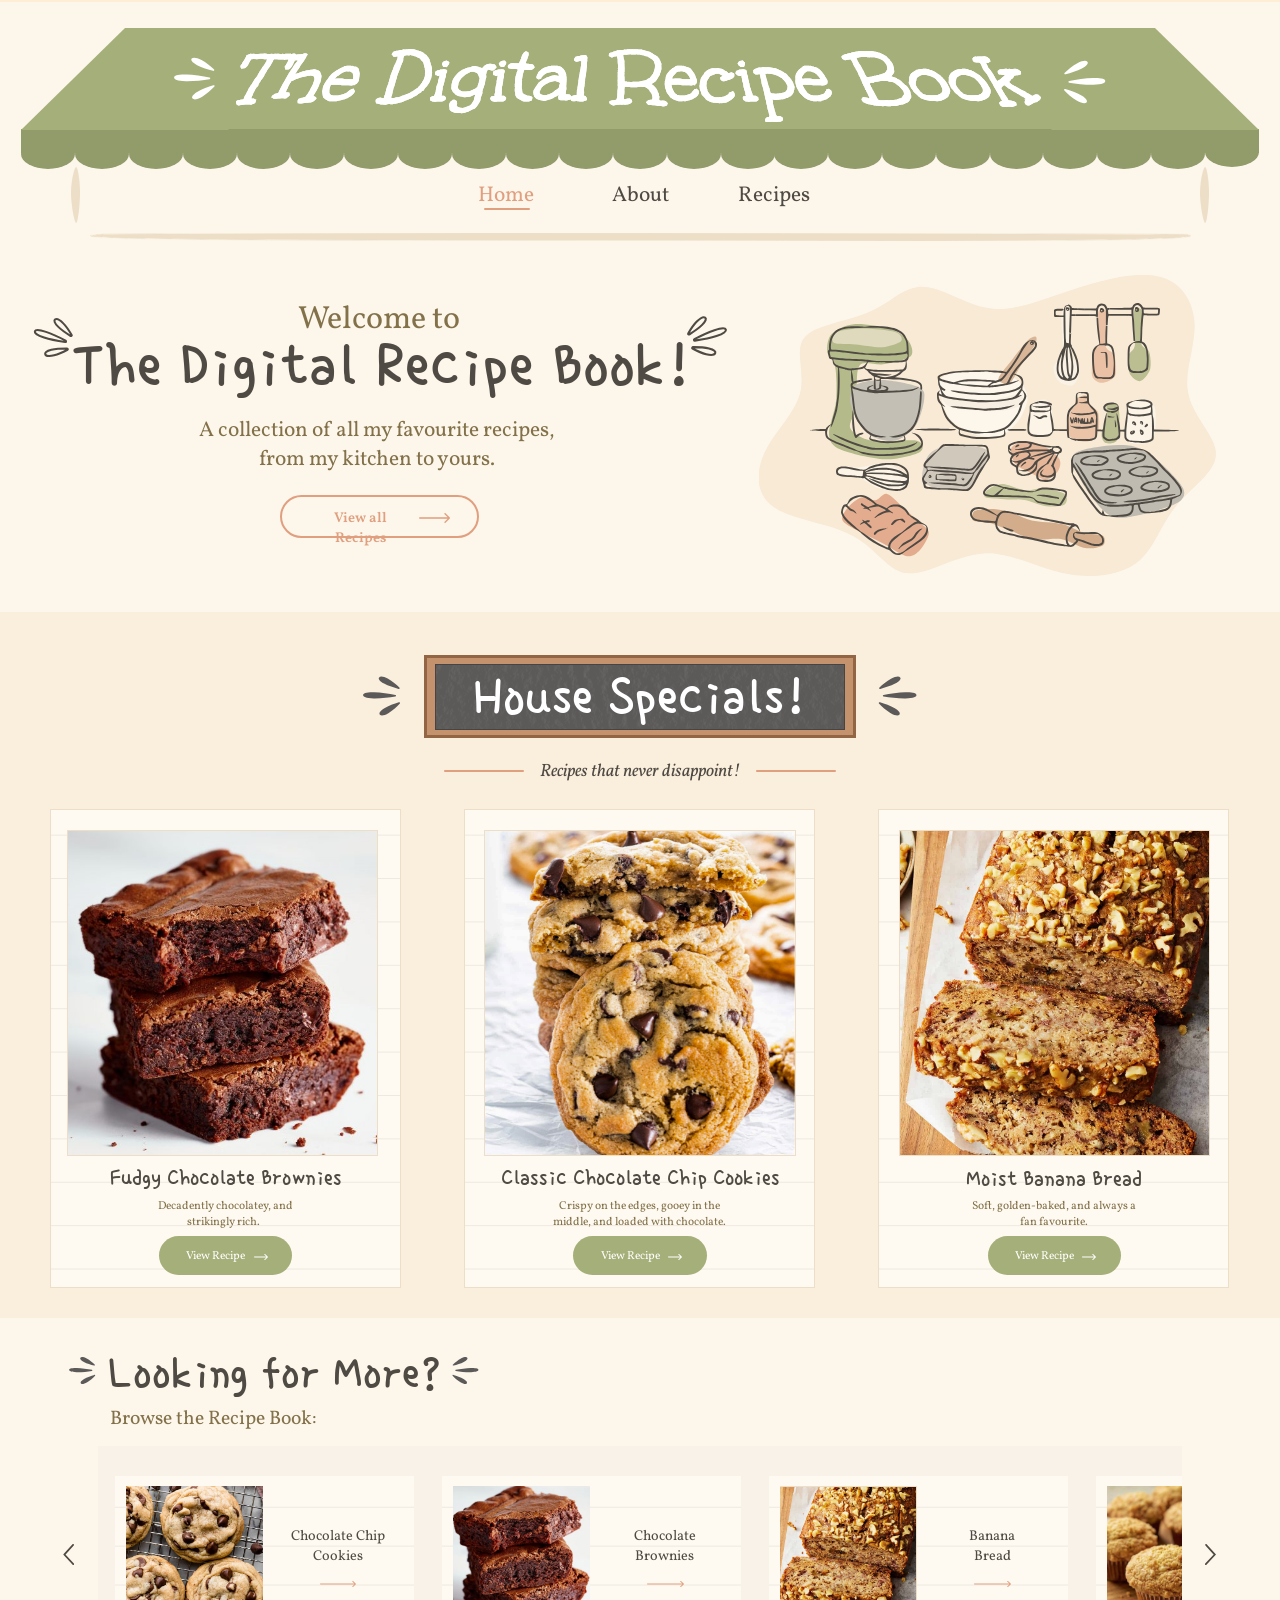
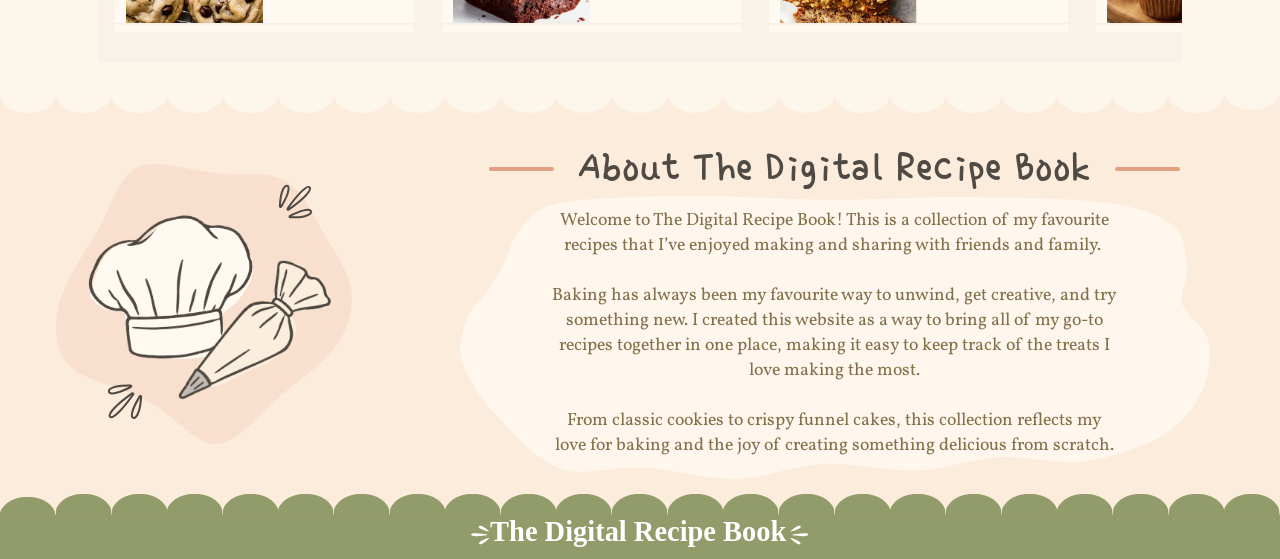
==== commit d1980bc0: "Align Ingredients mid-gap with even notebook pitch; thin nav line Use even rule pitch (phase + gap s" ====
--- a/digital-recipe-book/index.html
+++ b/digital-recipe-book/index.html
@@ -4,7 +4,7 @@
   <meta charset="UTF-8" />
   <meta name="viewport" content="width=device-width, initial-scale=1" />
   <title>Home | The Digital Recipe Book</title>
-  <link rel="stylesheet" href="css/figma-frame.css" />
+  <link rel="stylesheet" href="css/figma-frame.css?v=even-mid-v4" />
 </head>
 <body data-active="home">
   <div class="viewport">
@@ -759,7 +759,7 @@
                 </div>
               </div>
             </div>
-            <div class="fig" data-node-id="214:2987" data-name="Vector" style="position:absolute;left:100.94px;top:258px;width:1238.46px;height:12.54px;"><img alt="" class="fig" src="assets/figma/nav-line-214-2987.png" style="position:absolute;display:block;top:0;right:0;bottom:0;left:0;max-width:none;width:100%;height:100%;"></div>
+            <div class="fig" data-node-id="214:2987" data-name="Vector" style="position:absolute;left:100.94px;top:259.77px;width:1238.46px;height:9px;"><img alt="" class="fig" src="assets/figma/nav-line-214-2987.png" style="position:absolute;display:block;top:0;right:0;bottom:0;left:0;max-width:none;width:100%;height:100%;"></div>
             <div class="fig" data-node-id="214:2988" style="container-type:size;position:absolute;display:flex;top:27.11%;right:5.57%;bottom:63.77%;left:93.75%;align-items:center;justify-content:center;">
               <div class="fig" style="flex:none;height:100cqh;width:100cqw;">
                 <div class="fig" data-name="Vector" style="position:relative;width:100%;height:100%;">
@@ -887,6 +887,6 @@
       </div>
     </div>
   </div>
-  <script src="js/main.js?v=01116e8-ptr1"></script>
+  <script src="js/main.js?v=even-mid-v4"></script>
 </body>
 </html>
--- a/digital-recipe-book/css/figma-frame.css
+++ b/digital-recipe-book/css/figma-frame.css
@@ -37,17 +37,25 @@
 .notebook-lines[data-line-count="12"]{--lc:12;}
 .notebook-lines[data-line-count="14"]{--lc:14;}
 .notebook-lines[data-margin="1"]{
-  --line-offset: 0px;
+  /* Recipe Ingredients: red margin only here; horizontal rules are .notebook-rule
+     children placed at midpoints between consecutive ingredient ink mids so every
+     row sits in its own gap (no constant-pitch drift). */
   background-image:
-    linear-gradient(to right, transparent 59px, rgba(224,159,127,.55) 59px, rgba(224,159,127,.55) 61px, transparent 61px),
-    repeating-linear-gradient(
-      to bottom,
-      transparent,
-      transparent calc(var(--line-gap) - 1px),
-      rgba(79,74,67,.22) var(--line-gap)
-    );
-  background-size: auto, 100% var(--line-gap);
-  background-position: 0 0, 0 0;
+    linear-gradient(to right, transparent 59px, rgba(224,159,127,.55) 59px, rgba(224,159,127,.55) 61px, transparent 61px);
+  background-size: auto;
+  background-position: 0 0;
+  background-repeat: no-repeat;
+}
+.notebook-lines[data-margin="1"] .notebook-rule{
+  position:absolute;
+  left:0;
+  right:0;
+  height:1px;
+  margin:0;
+  padding:0;
+  /* Tan notebook rule — matches embellish / nav-line #EDDEC7 */
+  background:#EDDEC7;
+  pointer-events:none;
 }
 /* Looking for More: scroll programmatically via Pointers (182:2889); hide native scrollbar */
 [data-name="Scroll Bar"]{
